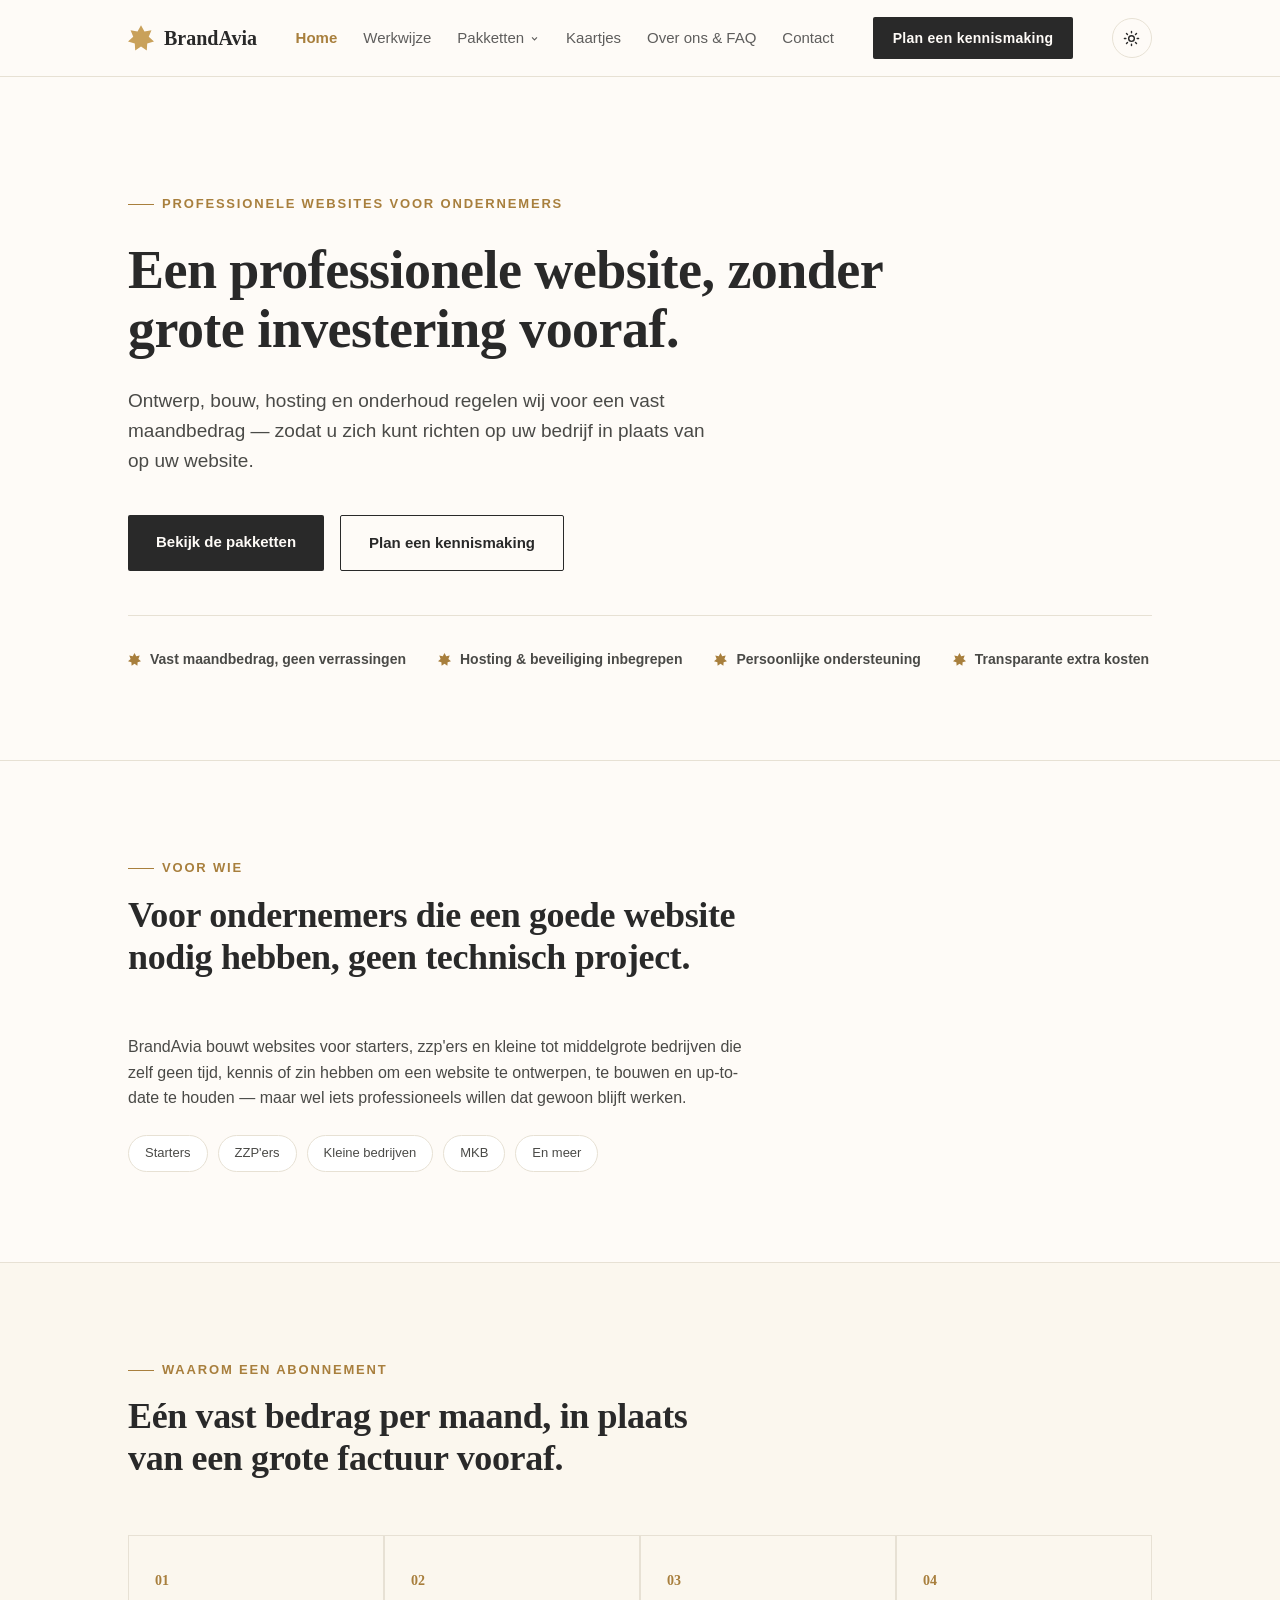
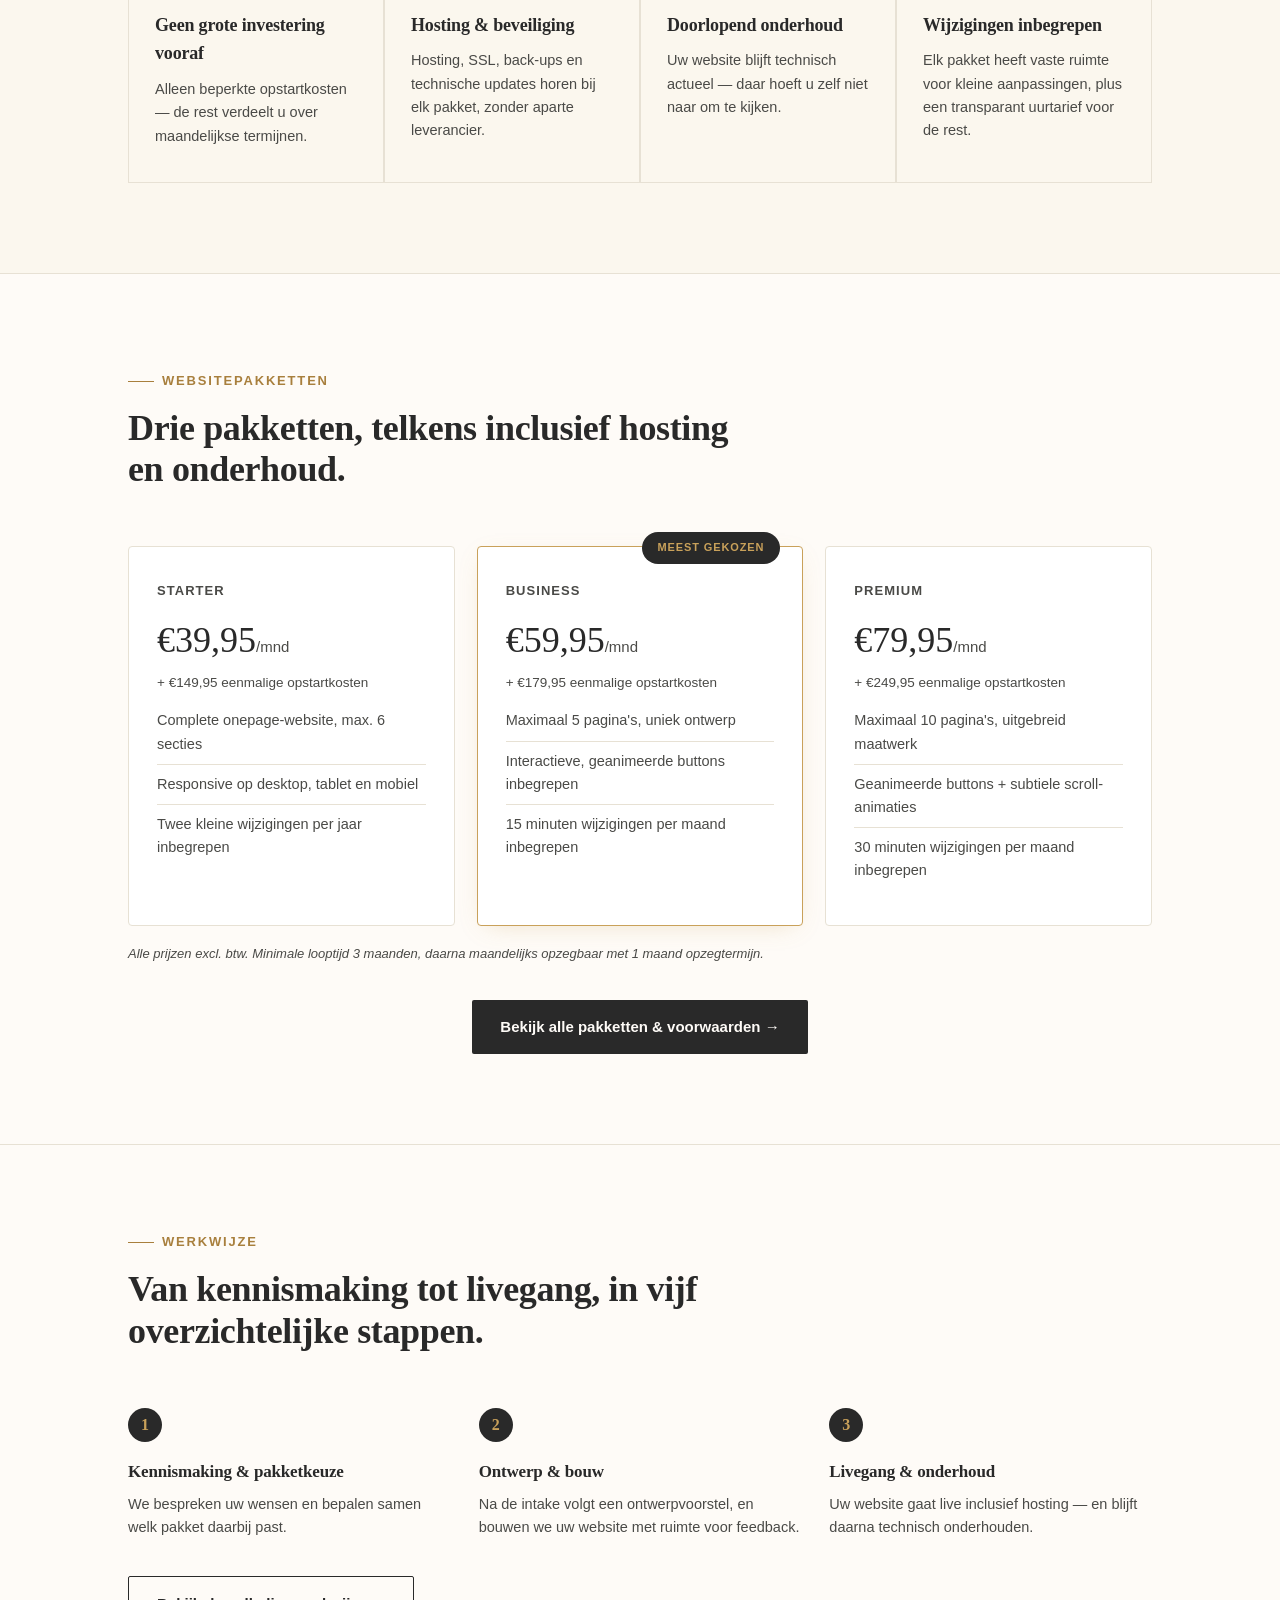
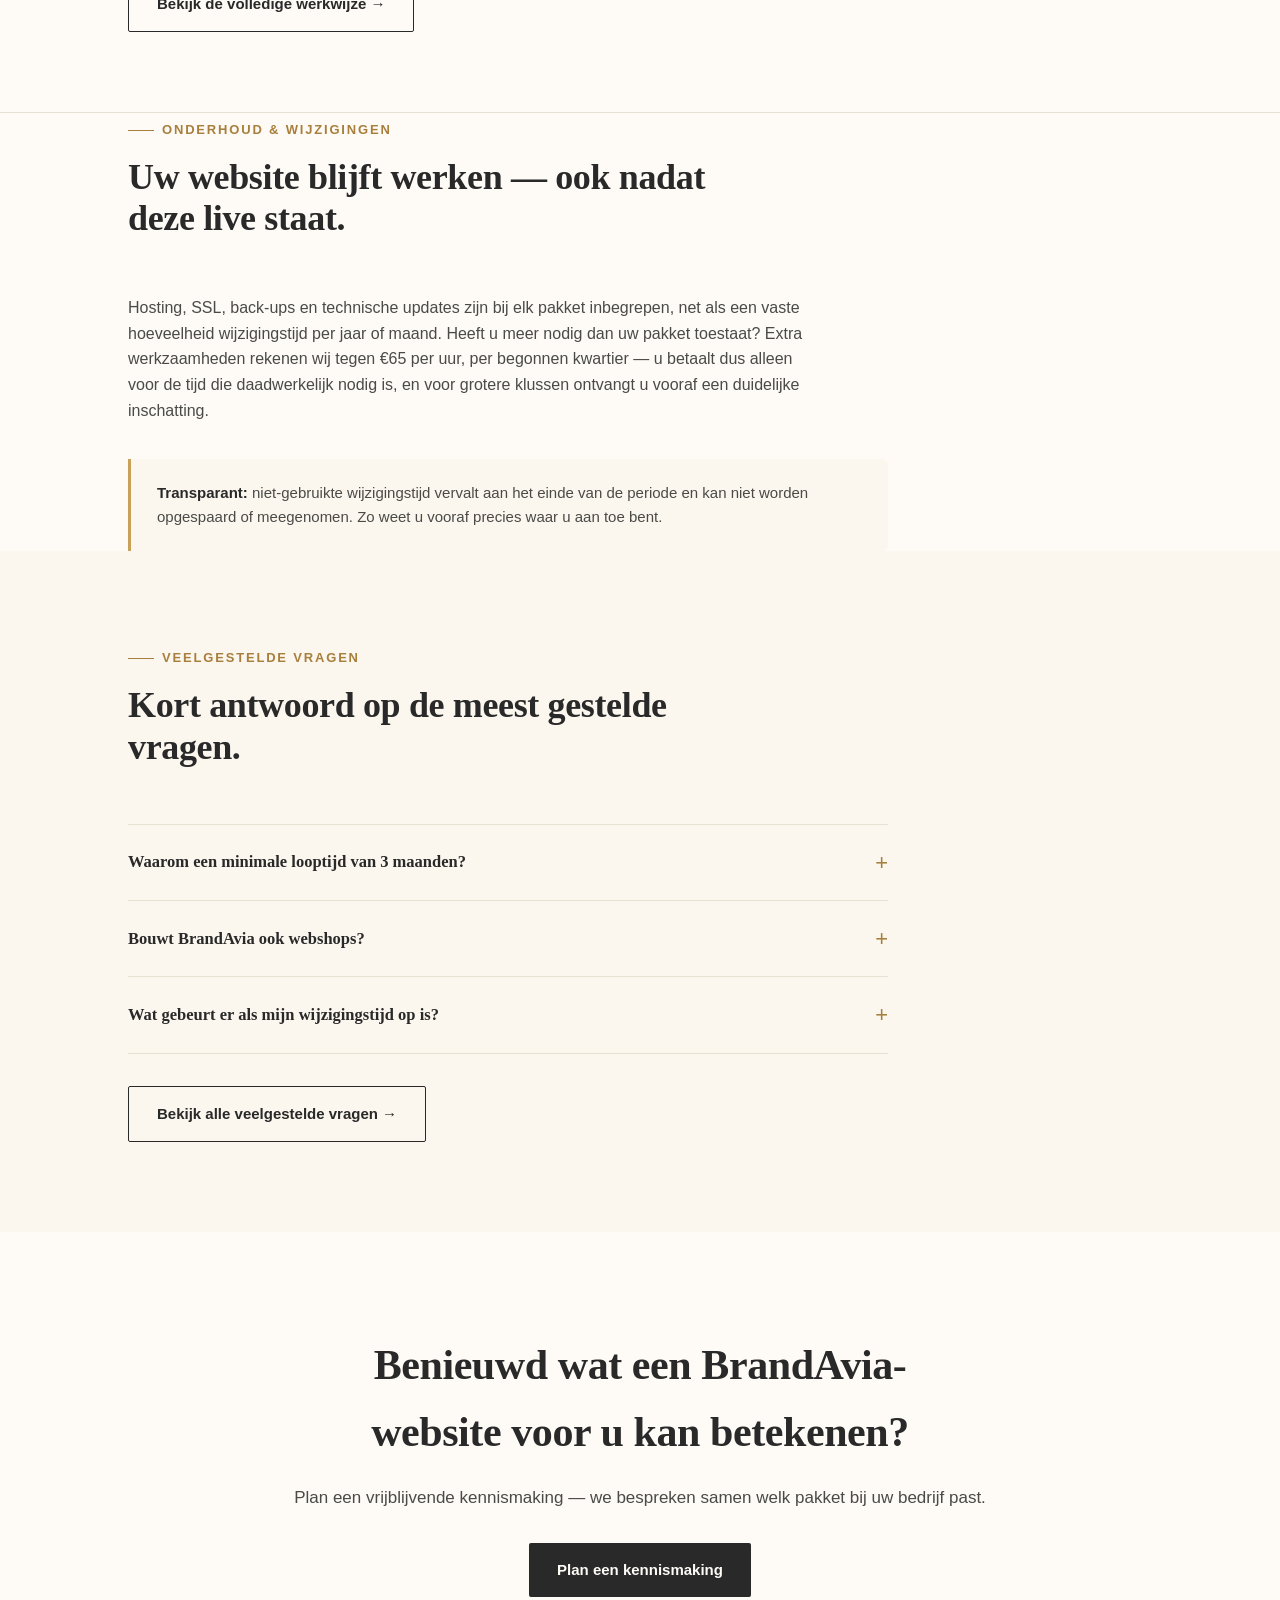
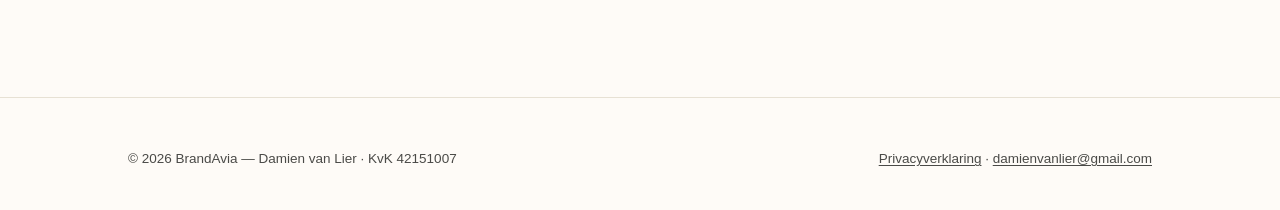
==== index.html @ 5c1de522 "Initial deploy: BrandAvia website (websitepakketten, advertenties, reviews) Statische HTML/CSS-site " ====
<!DOCTYPE html>
<html lang="nl">
<head>
<meta charset="UTF-8">
<script>(function(){try{var t=localStorage.getItem('brandavia-theme');if(t)document.documentElement.setAttribute('data-theme',t);}catch(e){}})();</script>
<meta name="viewport" content="width=device-width, initial-scale=1.0">
<meta name="theme-color" content="#292929">
<title>BrandAvia — Professionele websites via een vast maandabonnement</title>
<meta name="description" content="BrandAvia ontwerpt, bouwt en onderhoudt uw professionele website voor een vast maandbedrag — inclusief hosting, beveiliging en doorlopende ondersteuning. Drie pakketten, geen verrassingen.">
<meta name="robots" content="index, follow">
<!-- TODO (Damien): vervang door het definitieve .nl-domein zodra dat live staat -->
<link rel="canonical" href="https://damienvanlier-bit.github.io/Brandavia/">

<meta property="og:type" content="website">
<meta property="og:site_name" content="BrandAvia">
<meta property="og:title" content="BrandAvia — Professionele websites via een vast maandabonnement">
<meta property="og:description" content="Ontwerp, bouw, hosting en onderhoud voor een vast maandbedrag. Drie websitepakketten, transparante voorwaarden.">
<meta property="og:url" content="https://damienvanlier-bit.github.io/Brandavia/">
<meta property="og:locale" content="nl_NL">
<meta property="og:image" content="https://damienvanlier-bit.github.io/Brandavia/og-image.png">
<!-- TODO (Damien): og-image.png bestaat nog niet — voeg een 1200×630 afbeelding met logo + tagline toe aan de root van de website-repo -->

<link rel="icon" href="data:image/svg+xml,%3Csvg xmlns='http://www.w3.org/2000/svg' viewBox='0 0 54 53'%3E%3Crect width='54' height='53' rx='10' fill='%23292929'/%3E%3Cpath d='M27,7L32.9,17.8L45.2,15.8L40.6,26.9L50,35.4L38.5,39L37.7,51.3L27,44.2L16.3,51.3L15.5,39L4,35.4L13.4,26.9L8.8,15.8L21.1,17.8Z' fill='%23C9A15A'/%3E%3C/svg%3E">
<link rel="stylesheet" href="style.css">

<script type="application/ld+json">
{
  "@context": "https://schema.org",
  "@type": "ProfessionalService",
  "name": "BrandAvia",
  "description": "Professionele websites voor starters, zzp'ers en kleine tot middelgrote bedrijven, via een vast maandabonnement inclusief hosting, onderhoud en ondersteuning.",
  "areaServed": "Goeree-Overflakkee",
  "founder": { "@type": "Person", "name": "Damien van Lier" },
  "email": "damienvanlier@gmail.com",
  "identifier": { "@type": "PropertyValue", "name": "KvK-nummer", "value": "42151007" }
}
</script>
</head>
<body>

<a class="skip-link" href="#main-content">Ga naar inhoud</a>

<nav>
  <div class="wrap">
    <a class="logo" href="index.html">
      <svg viewBox="0 0 54 53" fill="#C9A15A" aria-hidden="true"><path d="M27,0L34.2,12.8L48.7,10.4L43.1,24L54,33.9L39.9,38L39,52.6L27,44.2L15,52.6L14.1,38L0,33.9L10.9,24L5.3,10.4L19.8,12.8Z"/></svg>
      BrandAvia
    </a>
    <ul id="navLinks">
      <li><a href="index.html" aria-current="page">Home</a></li>
      <li><a href="werkwijze.html">Werkwijze</a></li>
      <li class="nav-dropdown">
        <button class="nav-dropdown-toggle" type="button" aria-expanded="false" aria-haspopup="true">
          Pakketten
          <svg class="chev" viewBox="0 0 20 20" fill="none" stroke="currentColor" stroke-width="2" aria-hidden="true"><path d="M5.5 8l4.5 4.5L14.5 8"/></svg>
        </button>
        <ul class="nav-submenu">
          <li><a href="pakketten.html">Website</a></li>
          <li><a href="advertenties.html">Advertenties</a></li>
          <li><a href="reviews.html">Reviews</a></li>
        </ul>
      </li>
      <li><a href="kaartjes.html">Kaartjes</a></li>
      <li><a href="over-ons.html">Over ons &amp; FAQ</a></li>
      <li><a href="contact.html">Contact</a></li>
    </ul>
    <a class="nav-cta" href="contact.html">Plan een kennismaking</a>
    <div class="nav-icons">
      <button class="theme-toggle" id="themeToggle" type="button" aria-label="Donker thema in-/uitschakelen">
        <svg class="icon-sun" viewBox="0 0 24 24" fill="none" stroke="currentColor" stroke-width="2" stroke-linecap="round" aria-hidden="true"><circle cx="12" cy="12" r="4"/><path d="M12 2v2M12 20v2M4.93 4.93l1.41 1.41M17.66 17.66l1.41 1.41M2 12h2M20 12h2M4.93 19.07l1.41-1.41M17.66 6.34l1.41-1.41"/></svg>
        <svg class="icon-moon" viewBox="0 0 24 24" fill="currentColor" aria-hidden="true"><path d="M20.354 15.354A9 9 0 018.646 3.646 9.003 9.003 0 1020.354 15.354z"/></svg>
      </button>
      <button class="nav-toggle" id="navToggle" aria-expanded="false" aria-controls="navLinks" aria-label="Menu openen">
        <span></span>
      </button>
    </div>
  </div>
</nav>

<header class="hero" id="main-content">
  <div class="wrap">
    <span class="eyebrow">Professionele websites voor ondernemers</span>
    <h1 class="display">Een professionele website, zonder grote investering vooraf.</h1>
    <p class="lede">Ontwerp, bouw, hosting en onderhoud regelen wij voor een vast maandbedrag — zodat u zich kunt richten op uw bedrijf in plaats van op uw website.</p>
    <div class="hero-actions">
      <a class="btn-primary" href="pakketten.html">Bekijk de pakketten</a>
      <a class="btn-ghost" href="contact.html">Plan een kennismaking</a>
    </div>
    <div class="trust-bar">
      <div class="trust-item"><svg viewBox="0 0 54 53" aria-hidden="true"><path d="M27,0L34.2,12.8L48.7,10.4L43.1,24L54,33.9L39.9,38L39,52.6L27,44.2L15,52.6L14.1,38L0,33.9L10.9,24L5.3,10.4L19.8,12.8Z"/></svg> Vast maandbedrag, geen verrassingen</div>
      <div class="trust-item"><svg viewBox="0 0 54 53" aria-hidden="true"><path d="M27,0L34.2,12.8L48.7,10.4L43.1,24L54,33.9L39.9,38L39,52.6L27,44.2L15,52.6L14.1,38L0,33.9L10.9,24L5.3,10.4L19.8,12.8Z"/></svg> Hosting &amp; beveiliging inbegrepen</div>
      <div class="trust-item"><svg viewBox="0 0 54 53" aria-hidden="true"><path d="M27,0L34.2,12.8L48.7,10.4L43.1,24L54,33.9L39.9,38L39,52.6L27,44.2L15,52.6L14.1,38L0,33.9L10.9,24L5.3,10.4L19.8,12.8Z"/></svg> Persoonlijke ondersteuning</div>
      <div class="trust-item"><svg viewBox="0 0 54 53" aria-hidden="true"><path d="M27,0L34.2,12.8L48.7,10.4L43.1,24L54,33.9L39.9,38L39,52.6L27,44.2L15,52.6L14.1,38L0,33.9L10.9,24L5.3,10.4L19.8,12.8Z"/></svg> Transparante extra kosten</div>
    </div>
  </div>
</header>

<section class="contrast">
  <div class="wrap">
    <div class="section-head">
      <span class="eyebrow">Voor wie</span>
      <h2>Voor ondernemers die een goede website nodig hebben, geen technisch project.</h2>
    </div>
    <p style="font-size:16px; color:var(--charcoal-soft); max-width:640px; margin-bottom:24px;">BrandAvia bouwt websites voor starters, zzp'ers en kleine tot middelgrote bedrijven die zelf geen tijd, kennis of zin hebben om een website te ontwerpen, te bouwen en up-to-date te houden — maar wel iets professioneels willen dat gewoon blijft werken.</p>
    <div class="sector-row">
      <span class="sector-pill">Starters</span>
      <span class="sector-pill">ZZP'ers</span>
      <span class="sector-pill">Kleine bedrijven</span>
      <span class="sector-pill">MKB</span>
      <span class="sector-pill">En meer</span>
    </div>
  </div>
</section>

<section class="services">
  <div class="wrap">
    <div class="section-head">
      <span class="eyebrow">Waarom een abonnement</span>
      <h2>Eén vast bedrag per maand, in plaats van een grote factuur vooraf.</h2>
    </div>
  </div>
  <div class="wrap">
    <div class="grid4">
      <div><span class="num">01</span><h3>Geen grote investering vooraf</h3><p>Alleen beperkte opstartkosten — de rest verdeelt u over maandelijkse termijnen.</p></div>
      <div><span class="num">02</span><h3>Hosting &amp; beveiliging</h3><p>Hosting, SSL, back-ups en technische updates horen bij elk pakket, zonder aparte leverancier.</p></div>
      <div><span class="num">03</span><h3>Doorlopend onderhoud</h3><p>Uw website blijft technisch actueel — daar hoeft u zelf niet naar om te kijken.</p></div>
      <div><span class="num">04</span><h3>Wijzigingen inbegrepen</h3><p>Elk pakket heeft vaste ruimte voor kleine aanpassingen, plus een transparant uurtarief voor de rest.</p></div>
    </div>
  </div>
</section>

<section class="pricing">
  <div class="wrap">
    <div class="section-head">
      <span class="eyebrow">Websitepakketten</span>
      <h2>Drie pakketten, telkens inclusief hosting en onderhoud.</h2>
    </div>
    <div class="plans">
      <div class="plan">
        <div class="name">Starter</div>
        <div class="price">€39,95<span>/mnd</span></div>
        <div class="setup">+ €149,95 eenmalige opstartkosten</div>
        <ul>
          <li>Complete onepage-website, max. 6 secties</li>
          <li>Responsive op desktop, tablet en mobiel</li>
          <li>Twee kleine wijzigingen per jaar inbegrepen</li>
        </ul>
      </div>
      <div class="plan featured">
        <span class="badge">Meest gekozen</span>
        <div class="name">Business</div>
        <div class="price">€59,95<span>/mnd</span></div>
        <div class="setup">+ €179,95 eenmalige opstartkosten</div>
        <ul>
          <li>Maximaal 5 pagina's, uniek ontwerp</li>
          <li>Interactieve, geanimeerde buttons inbegrepen</li>
          <li>15 minuten wijzigingen per maand inbegrepen</li>
        </ul>
      </div>
      <div class="plan">
        <div class="name">Premium</div>
        <div class="price">€79,95<span>/mnd</span></div>
        <div class="setup">+ €249,95 eenmalige opstartkosten</div>
        <ul>
          <li>Maximaal 10 pagina's, uitgebreid maatwerk</li>
          <li>Geanimeerde buttons + subtiele scroll-animaties</li>
          <li>30 minuten wijzigingen per maand inbegrepen</li>
        </ul>
      </div>
    </div>
    <p class="plan-note">Alle prijzen excl. btw. Minimale looptijd 3 maanden, daarna maandelijks opzegbaar met 1 maand opzegtermijn.</p>
    <div style="text-align:center; margin-top:36px;">
      <a class="btn-primary" href="pakketten.html">Bekijk alle pakketten &amp; voorwaarden →</a>
    </div>
  </div>
</section>

<section class="why">
  <div class="wrap">
    <div class="section-head">
      <span class="eyebrow">Werkwijze</span>
      <h2>Van kennismaking tot livegang, in vijf overzichtelijke stappen.</h2>
    </div>
    <div class="why-grid">
      <div class="why-item">
        <div class="mark">1</div>
        <h3>Kennismaking &amp; pakketkeuze</h3>
        <p>We bespreken uw wensen en bepalen samen welk pakket daarbij past.</p>
      </div>
      <div class="why-item">
        <div class="mark">2</div>
        <h3>Ontwerp &amp; bouw</h3>
        <p>Na de intake volgt een ontwerpvoorstel, en bouwen we uw website met ruimte voor feedback.</p>
      </div>
      <div class="why-item">
        <div class="mark">3</div>
        <h3>Livegang &amp; onderhoud</h3>
        <p>Uw website gaat live inclusief hosting — en blijft daarna technisch onderhouden.</p>
      </div>
    </div>
    <div style="margin-top:36px;">
      <a class="btn-ghost" href="werkwijze.html">Bekijk de volledige werkwijze →</a>
    </div>
  </div>
</section>

<section>
  <div class="wrap">
    <div class="section-head">
      <span class="eyebrow">Onderhoud &amp; wijzigingen</span>
      <h2>Uw website blijft werken — ook nadat deze live staat.</h2>
    </div>
    <p style="font-size:16px; color:var(--charcoal-soft); max-width:680px;">Hosting, SSL, back-ups en technische updates zijn bij elk pakket inbegrepen, net als een vaste hoeveelheid wijzigingstijd per jaar of maand. Heeft u meer nodig dan uw pakket toestaat? Extra werkzaamheden rekenen wij tegen €65 per uur, per begonnen kwartier — u betaalt dus alleen voor de tijd die daadwerkelijk nodig is, en voor grotere klussen ontvangt u vooraf een duidelijke inschatting.</p>
    <p class="transparency-note"><strong>Transparant:</strong> niet-gebruikte wijzigingstijd vervalt aan het einde van de periode en kan niet worden opgespaard of meegenomen. Zo weet u vooraf precies waar u aan toe bent.</p>
  </div>
</section>

<section class="services" style="border-bottom:none;">
  <div class="wrap">
    <div class="section-head">
      <span class="eyebrow">Veelgestelde vragen</span>
      <h2>Kort antwoord op de meest gestelde vragen.</h2>
    </div>
  </div>
  <div class="wrap">
    <div class="faq-list">
      <details class="faq-item">
        <summary>Waarom een minimale looptijd van 3 maanden?</summary>
        <p>Een korte minimale looptijd geeft ons de ruimte om uw website goed op te leveren en eventuele opstartpunten samen glad te strijken, voordat het abonnement maandelijks opzegbaar wordt.</p>
      </details>
      <details class="faq-item">
        <summary>Bouwt BrandAvia ook webshops?</summary>
        <p>Nee. BrandAvia richt zich uitsluitend op professionele bedrijfswebsites — geen webshops of productverkoopfunctionaliteit.</p>
      </details>
      <details class="faq-item">
        <summary>Wat gebeurt er als mijn wijzigingstijd op is?</summary>
        <p>Dan bespreken we dat vooraf met u. Extra werkzaamheden kosten €65 per uur, berekend per vijftien minuten, met een duidelijke inschatting bij grotere klussen.</p>
      </details>
    </div>
    <div style="margin-top:32px;">
      <a class="btn-ghost" href="over-ons.html">Bekijk alle veelgestelde vragen →</a>
    </div>
  </div>
</section>

<section class="cta" id="contact">
  <div class="wrap">
    <h2>Benieuwd wat een BrandAvia-website voor u kan betekenen?</h2>
    <p>Plan een vrijblijvende kennismaking — we bespreken samen welk pakket bij uw bedrijf past.</p>
    <a class="btn-primary" href="contact.html">Plan een kennismaking</a>
  </div>
</section>

<footer>
  <div class="wrap">
    <span>© 2026 BrandAvia — Damien van Lier · KvK 42151007</span>
    <span><a href="privacy.html">Privacyverklaring</a> · <a href="mailto:damienvanlier@gmail.com">damienvanlier@gmail.com</a></span>
  </div>
</footer>

<script>
  (function(){
    var toggle = document.getElementById('navToggle');
    var links = document.getElementById('navLinks');
    if(!toggle || !links) return;
    toggle.addEventListener('click', function(){
      var open = toggle.getAttribute('aria-expanded') === 'true';
      toggle.setAttribute('aria-expanded', String(!open));
      links.classList.toggle('open', !open);
      toggle.setAttribute('aria-label', open ? 'Menu openen' : 'Menu sluiten');
    });
    links.querySelectorAll('a').forEach(function(a){
      a.addEventListener('click', function(){
        toggle.setAttribute('aria-expanded', 'false');
        links.classList.remove('open');
        toggle.setAttribute('aria-label', 'Menu openen');
      });
    });
  })();

  (function(){
    var dropdown = document.querySelector('.nav-dropdown');
    if(!dropdown) return;
    var toggle = dropdown.querySelector('.nav-dropdown-toggle');
    toggle.addEventListener('click', function(e){
      e.stopPropagation();
      var open = dropdown.classList.toggle('open');
      toggle.setAttribute('aria-expanded', String(open));
    });
    document.addEventListener('click', function(e){
      if(!dropdown.contains(e.target)){
        dropdown.classList.remove('open');
        toggle.setAttribute('aria-expanded', 'false');
      }
    });
  })();

  (function(){
    var btn = document.getElementById('themeToggle');
    if(!btn) return;
    var root = document.documentElement;
    function current(){
      var stored = root.getAttribute('data-theme');
      if(stored) return stored;
      return window.matchMedia('(prefers-color-scheme: dark)').matches ? 'dark' : 'light';
    }
    btn.addEventListener('click', function(){
      var next = current() === 'dark' ? 'light' : 'dark';
      root.setAttribute('data-theme', next);
      try{ localStorage.setItem('brandavia-theme', next); }catch(e){}
    });
  })();
</script>
</body>
</html>
---- style.css ----
:root{
  --charcoal:#292929;
  --charcoal-soft:#4a4a47;
  --gold:#C9A15A;
  --gold-deep:#a87f3d;
  --cream:#fefbf7;
  --cream-soft:#fbf7ee;
  --line:#e7e1d4;
  --surface:#ffffff;
  --nav-bg:rgba(254,251,247,0.92);
}
@media(prefers-color-scheme: dark){
  :root:not([data-theme="light"]){
    --charcoal:#f2ede4;
    --charcoal-soft:#c7c0b3;
    --gold:#d9b878;
    --gold-deep:#e8c98a;
    --cream:#1c1a17;
    --cream-soft:#242119;
    --line:#3a362c;
    --surface:#29261f;
    --nav-bg:rgba(28,26,23,0.92);
  }
}
:root[data-theme="dark"]{
  --charcoal:#f2ede4;
  --charcoal-soft:#c7c0b3;
  --gold:#d9b878;
  --gold-deep:#e8c98a;
  --cream:#1c1a17;
  --cream-soft:#242119;
  --line:#3a362c;
  --surface:#29261f;
  --nav-bg:rgba(28,26,23,0.92);
}
*{box-sizing:border-box; margin:0; padding:0;}
html{scroll-behavior:smooth;}
body{
  font-family:-apple-system,BlinkMacSystemFont,"Segoe UI",Roboto,Helvetica,Arial,sans-serif;
  color:var(--charcoal);
  background:var(--cream);
  line-height:1.6;
  transition:background-color .2s ease, color .2s ease;
}
h1,h2,h3{
  font-family:Georgia,"Iowan Old Style","Palatino Linotype",serif;
  font-weight:600;
  letter-spacing:-0.01em;
}
a{color:inherit;}
img,svg{max-width:100%;}
.wrap{max-width:1080px; margin:0 auto; padding:0 28px;}
.visually-hidden{
  position:absolute; width:1px; height:1px; overflow:hidden; clip:rect(0,0,0,0);
  white-space:nowrap; border:0; padding:0; margin:-1px;
}

/* NAV */
nav{
  position:sticky; top:0; z-index:50;
  background:var(--nav-bg);
  backdrop-filter:blur(6px);
  border-bottom:1px solid var(--line);
}
nav .wrap{
  display:flex; align-items:center; justify-content:space-between;
  height:76px;
}
.logo{display:flex; align-items:center; gap:10px; font-family:Georgia,"Iowan Old Style","Palatino Linotype",serif; font-weight:600; font-size:20px; text-decoration:none;}
.logo svg{width:26px; height:26px;}
nav ul{display:flex; gap:26px; list-style:none; font-size:15px; font-weight:500;}
nav ul a{text-decoration:none; opacity:0.75; transition:opacity .2s;}
nav ul a:hover, nav ul a[aria-current="page"]{opacity:1;}
nav ul a[aria-current="page"]{color:var(--gold-deep); font-weight:600;}
.nav-cta{
  background:var(--charcoal); color:var(--cream); padding:10px 20px;
  border-radius:2px; text-decoration:none; font-size:14px; font-weight:600;
  letter-spacing:.02em;
}
.skip-link{
  position:absolute; left:-999px; top:0; background:var(--charcoal); color:var(--cream);
  padding:12px 20px; z-index:100; text-decoration:none; font-weight:600;
}
.skip-link:focus{ left:12px; top:12px; }
a:focus-visible, button:focus-visible, summary:focus-visible, input:focus-visible, textarea:focus-visible, select:focus-visible{
  outline:2px solid var(--gold-deep); outline-offset:3px;
}
.nav-toggle{
  display:none; background:none; border:1px solid var(--line); border-radius:4px;
  width:44px; height:44px; padding:0; cursor:pointer; align-items:center; justify-content:center;
}
.nav-toggle span, .nav-toggle::before, .nav-toggle::after{
  content:""; display:block; width:20px; height:2px; background:var(--charcoal);
  position:relative; transition:transform .2s ease, opacity .2s ease;
}
.nav-toggle::before{ position:absolute; transform:translateY(-6px); }
.nav-toggle::after{ position:absolute; transform:translateY(6px); }
.nav-toggle[aria-expanded="true"] span{ opacity:0; }
.nav-toggle[aria-expanded="true"]::before{ transform:rotate(45deg); }
.nav-toggle[aria-expanded="true"]::after{ transform:rotate(-45deg); }
@media(max-width:1000px){
  .nav-toggle{ display:flex; }
  nav ul{
    display:flex; flex-direction:column; gap:0; position:absolute; top:76px; left:0; right:0;
    background:var(--cream); border-bottom:1px solid var(--line);
    max-height:0; overflow:hidden; transition:max-height .25s ease;
  }
  nav ul.open{ max-height:420px; overflow-y:auto; }
  nav ul li{ margin:0; }
  nav ul a{ display:block; padding:16px 28px; border-top:1px solid var(--line); opacity:1; min-height:44px; }
  .nav-cta{ display:none; }
}
@media(prefers-reduced-motion: reduce){
  html{ scroll-behavior:auto; }
  *{ transition-duration:0.001ms !important; animation-duration:0.001ms !important; }
}

/* HERO (alleen homepage) */
header.hero{padding:110px 0 90px; border-bottom:1px solid var(--line);}
.eyebrow{
  display:inline-flex; align-items:center; gap:8px;
  font-size:13px; letter-spacing:.14em; text-transform:uppercase;
  color:var(--gold-deep); font-weight:600; margin-bottom:26px;
}
.eyebrow::before{content:""; width:26px; height:1px; background:var(--gold-deep);}
h1.display{
  font-size:clamp(32px,5.4vw,54px);
  max-width:800px;
  line-height:1.1;
  margin-bottom:26px;
}
h1.display em{font-style:italic; color:var(--gold-deep);}
.lede{
  max-width:580px; font-size:19px; color:var(--charcoal-soft); margin-bottom:38px;
}
.hero-actions{display:flex; gap:16px; flex-wrap:wrap;}
.btn-primary{
  background:var(--charcoal); color:var(--cream); padding:15px 28px;
  text-decoration:none; font-weight:600; font-size:15px; border-radius:2px;
  display:inline-block; border:none; cursor:pointer; min-height:44px;
}
.btn-ghost{
  border:1px solid var(--charcoal); padding:15px 28px; text-decoration:none;
  font-weight:600; font-size:15px; border-radius:2px; color:var(--charcoal);
  display:inline-block; min-height:44px;
}

/* ANIMATED BUTTON — Business & Premium tonen dit knoptype als voorbeeld van "geanimeerde interactieve buttons" */
.btn-animated{
  position:relative;
  background:var(--charcoal); color:var(--cream); padding:15px 28px;
  text-decoration:none; font-weight:600; font-size:15px; border-radius:2px;
  display:inline-flex; align-items:center; gap:10px; border:none; cursor:pointer; min-height:44px;
  transition:transform .25s ease, box-shadow .25s ease;
}
.btn-animated:hover, .btn-animated:focus-visible{ transform:translateY(-2px); box-shadow:0 12px 26px -12px rgba(41,41,41,.5); }
.btn-animated .arrow{ display:inline-block; transition:transform .25s ease; }
.btn-animated:hover .arrow, .btn-animated:focus-visible .arrow{ transform:translateX(4px); }
.btn-demo-row{ display:flex; gap:36px; flex-wrap:wrap; align-items:flex-start; margin-top:28px; }
.btn-demo{ display:flex; flex-direction:column; gap:12px; align-items:flex-start; }
.btn-demo .label{ font-size:12.5px; font-weight:700; letter-spacing:.05em; text-transform:uppercase; color:var(--charcoal-soft); }

/* PAGE HEADER (subpagina's) */
.page-header{padding:64px 0 46px; border-bottom:1px solid var(--line);}
.page-header h1{font-size:clamp(30px,4.4vw,44px); line-height:1.14; max-width:760px; margin-bottom:16px;}
.page-header .lede{margin-bottom:0;}

/* PILLS (bv. "voor wie") */
.sector-row{display:flex; gap:10px; flex-wrap:wrap; margin-top:8px;}
.sector-pill{
  border:1px solid var(--line); background:var(--surface); color:var(--charcoal-soft);
  font-size:13px; font-weight:500; padding:7px 16px; border-radius:20px;
}

/* CONTRAST (zonder / met BrandAvia) */
section.contrast{padding:90px 0; border-bottom:1px solid var(--line);}
.section-head{max-width:620px; margin-bottom:56px;}
.section-head .eyebrow{margin-bottom:16px;}
.section-head h2{font-size:clamp(26px,3.4vw,36px); line-height:1.15;}
.pair{display:grid; grid-template-columns:1fr 1fr; gap:28px;}
@media(max-width:760px){ .pair{grid-template-columns:1fr;} }
.card{
  border:1px solid var(--line); border-radius:4px; padding:32px; background:var(--surface);
}
.card.bad{border-top:3px solid #b9b2a0;}
.card.good{border-top:3px solid var(--gold);}
.card .tag{font-size:12px; letter-spacing:.1em; text-transform:uppercase; font-weight:700; opacity:.55; margin-bottom:14px; display:block;}
.card .tag.good{color:var(--gold-deep); opacity:1;}
.card p{font-size:15px; color:var(--charcoal-soft);}
.card ul{list-style:none; margin-top:4px;}
.card li{font-size:14.5px; color:var(--charcoal-soft); padding:6px 0;}

/* SERVICES / VOORDELEN GRID */
section.services{padding:90px 0; border-bottom:1px solid var(--line); background:var(--cream-soft);}
.grid4{display:grid; grid-template-columns:repeat(4,1fr); gap:2px; background:var(--line); border:1px solid var(--line);}
@media(max-width:900px){ .grid4{grid-template-columns:repeat(2,1fr);} }
@media(max-width:520px){ .grid4{grid-template-columns:1fr;} }
.grid4 > div{background:var(--cream-soft); padding:34px 26px;}
.grid4 h3{font-size:18px; margin-bottom:10px; font-weight:600;}
.grid4 p{font-size:14.5px; color:var(--charcoal-soft);}
.num{font-family:Georgia,"Iowan Old Style","Palatino Linotype",serif; font-size:14px; color:var(--gold-deep); font-weight:600; margin-bottom:18px; display:block;}

/* PRICING */
section.pricing{padding:90px 0; border-bottom:1px solid var(--line);}
.plans{display:grid; grid-template-columns:repeat(3,1fr); gap:22px;}
@media(max-width:820px){ .plans{grid-template-columns:1fr; max-width:460px; margin:0 auto;} }
.plan{position:relative; border:1px solid var(--line); border-radius:4px; padding:34px 28px; background:var(--surface);}
.plan.featured{border-color:var(--gold); box-shadow:0 6px 24px -10px rgba(201,161,90,.35);}
@media(max-width:820px){ .plan.featured{ order:-1; } }
.badge{
  position:absolute; top:-15px; right:22px;
  background:var(--charcoal); color:var(--gold);
  font-size:11px; font-weight:700; letter-spacing:.08em; text-transform:uppercase;
  padding:7px 16px; border-radius:20px;
  white-space:nowrap;
}
.plan .name{font-size:13px; letter-spacing:.08em; text-transform:uppercase; font-weight:700; color:var(--charcoal-soft); margin-bottom:10px;}
.plan .price{font-family:Georgia,"Iowan Old Style","Palatino Linotype",serif; font-size:36px; margin-bottom:2px;}
.plan .price span{font-size:15px; font-family:-apple-system,BlinkMacSystemFont,"Segoe UI",Roboto,Helvetica,Arial,sans-serif; font-weight:500; color:var(--charcoal-soft);}
.plan .setup{font-size:13.5px; color:var(--charcoal-soft); margin-bottom:4px;}
.plan .term{font-size:12.5px; color:var(--charcoal-soft); font-style:italic; margin-bottom:18px;}
.plan ul{list-style:none; margin-top:8px;}
.plan li{font-size:14.5px; padding:8px 0; border-top:1px solid var(--line); color:var(--charcoal-soft);}
.plan li:first-child{border-top:none;}
.plan li.addon{
  color:var(--gold-deep); font-weight:700; border-top:1px dashed var(--gold);
  margin-top:2px; padding-top:12px;
}
.plan-note{font-size:13px; color:var(--charcoal-soft); font-style:italic; margin-top:18px;}

/* VERGELIJKINGSTABEL */
.compare-wrap{ overflow-x:auto; margin-top:20px; border:1px solid var(--line); border-radius:6px; -webkit-overflow-scrolling:touch; }
.compare-table{ width:100%; border-collapse:collapse; min-width:640px; font-size:14px; }
.compare-table th, .compare-table td{ padding:14px 18px; text-align:left; border-bottom:1px solid var(--line); }
.compare-table thead th{ font-family:Georgia,"Iowan Old Style","Palatino Linotype",serif; font-weight:600; font-size:15px; background:var(--cream-soft); white-space:nowrap; }
.compare-table td:not(:first-child), .compare-table th:not(:first-child){ text-align:center; }
.compare-table tbody tr:last-child td{ border-bottom:none; }
.compare-table td:first-child{ color:var(--charcoal); font-weight:500; }
.compare-table th.featured, .compare-table td.featured{ background:rgba(201,161,90,.1); }
.compare-table .yes{ color:var(--gold-deep); font-weight:700; }
.compare-table .no{ color:var(--charcoal-soft); opacity:.45; }

/* TABEL EXTRA AANPASSINGEN */
.addon-wrap{ overflow-x:auto; margin-top:24px; border:1px solid var(--line); border-radius:6px; -webkit-overflow-scrolling:touch; }
.addon-table{ width:100%; border-collapse:collapse; min-width:520px; font-size:14.5px; }
.addon-table th, .addon-table td{ padding:14px 18px; text-align:left; border-bottom:1px solid var(--line); }
.addon-table thead th{ font-family:Georgia,"Iowan Old Style","Palatino Linotype",serif; font-weight:600; background:var(--cream-soft); }
.addon-table td:last-child, .addon-table th:last-child{ text-align:right; white-space:nowrap; font-weight:600; color:var(--charcoal); }
.addon-table tbody tr:last-child td{ border-bottom:none; }
.addon-note{font-size:13.5px; color:var(--charcoal-soft); margin-top:18px; max-width:680px;}

/* VOORWAARDEN */
.terms-list{ margin-top:20px; max-width:720px; }
.terms-list li{ font-size:15px; color:var(--charcoal-soft); padding:10px 0 10px 24px; position:relative; border-top:1px solid var(--line); }
.terms-list li:first-child{ border-top:none; }
.terms-list li::before{ content:"—"; position:absolute; left:0; color:var(--gold-deep); }

/* STAPPEN — verticale tijdlijn (werkwijze) */
.steps-vertical{ display:flex; flex-direction:column; margin-top:10px; }
.step-v{ display:grid; grid-template-columns:56px 1fr; gap:24px; padding:26px 0; position:relative; }
.step-v:not(:last-child)::after{ content:""; position:absolute; left:27px; top:66px; bottom:-14px; width:1px; background:var(--line); }
.step-v .mark{
  width:54px; height:54px; border-radius:50%; background:var(--charcoal);
  color:var(--gold); display:flex; align-items:center; justify-content:center;
  font-family:Georgia,serif; font-size:19px; font-weight:600; flex-shrink:0;
}
.step-v h3{ font-size:19px; margin-bottom:8px; }
.step-v p{ font-size:15px; color:var(--charcoal-soft); max-width:600px; }

/* WHY / VOORDELEN (3-koloms) */
section.why{padding:80px 0; border-bottom:1px solid var(--line);}
.why-grid{display:grid; grid-template-columns:repeat(3,1fr); gap:28px; margin-top:10px;}
@media(max-width:820px){ .why-grid{grid-template-columns:1fr;} }
.why-item .mark{
  width:34px; height:34px; border-radius:50%; background:var(--charcoal);
  color:var(--gold); display:flex; align-items:center; justify-content:center;
  font-family:Georgia,serif; font-size:16px; font-weight:600; margin-bottom:16px;
}
.why-item h3{font-size:17px; margin-bottom:8px; font-weight:600;}
.why-item p{font-size:14.5px; color:var(--charcoal-soft);}

/* CTA */
section.cta{padding:100px 0; text-align:center; border-bottom:none;}
section.cta h2{font-size:clamp(28px,4vw,42px); max-width:640px; margin:0 auto 18px;}
section.cta p{color:var(--charcoal-soft); font-size:17px; margin-bottom:32px;}

footer{border-top:1px solid var(--line); padding:50px 0 40px; font-size:13.5px; color:var(--charcoal-soft);}
footer .wrap{display:flex; justify-content:space-between; flex-wrap:wrap; gap:20px;}
footer a{text-decoration:underline; text-underline-offset:2px;}

/* PRIVACY / LEGAL */
.legal h2{font-size:30px; margin-bottom:8px;}
.legal .updated{font-size:13px; color:var(--charcoal-soft); margin-bottom:44px;}
.legal h3{font-size:18px; margin:34px 0 10px; font-weight:600;}
.legal p, .legal li{font-size:15px; color:var(--charcoal-soft); max-width:720px;}
.legal ul{padding-left:20px; margin-bottom:10px;}
.legal li{margin-bottom:6px;}

/* REDIRECT-PAGINA (oude URL's) */
.redirect-box{ max-width:560px; margin:0 auto; text-align:center; padding:120px 0; }
.redirect-box h1{ font-size:26px; margin-bottom:14px; }
.redirect-box p{ font-size:15.5px; color:var(--charcoal-soft); margin-bottom:24px; }

/* THEME TOGGLE & NAV ICONS */
.nav-icons{ display:flex; align-items:center; gap:10px; }
.theme-toggle{
  display:inline-flex; align-items:center; justify-content:center; flex-shrink:0;
  width:40px; height:40px; border:1px solid var(--line); border-radius:50%;
  background:none; cursor:pointer; color:var(--charcoal);
}
.theme-toggle:hover{ border-color:var(--gold-deep); color:var(--gold-deep); }
.theme-toggle svg{ width:17px; height:17px; }
.theme-toggle .icon-moon{ display:none; }
:root[data-theme="dark"] .theme-toggle .icon-sun{ display:none; }
:root[data-theme="dark"] .theme-toggle .icon-moon{ display:block; }
@media(prefers-color-scheme: dark){
  :root:not([data-theme="light"]) .theme-toggle .icon-sun{ display:none; }
  :root:not([data-theme="light"]) .theme-toggle .icon-moon{ display:block; }
}

/* TRUST BAR — sterrenbarst-motief als markering, geen extra icoonset */
.trust-bar{
  display:flex; flex-wrap:wrap; gap:14px 32px; margin-top:44px; padding-top:32px;
  border-top:1px solid var(--line);
}
.trust-item{ display:flex; align-items:center; gap:9px; font-size:14px; font-weight:600; color:var(--charcoal-soft); }
.trust-item svg{ width:13px; height:13px; flex-shrink:0; fill:var(--gold-deep); }

/* TRANSPARANTIE-NOTE (bv. over prijzen/voorwaarden) */
.transparency-note{
  margin-top:36px; padding:22px 26px; border-left:3px solid var(--gold);
  background:var(--cream-soft); border-radius:0 6px 6px 0; font-size:15px; color:var(--charcoal-soft);
  max-width:760px;
}
.transparency-note strong{ color:var(--charcoal); }

/* OVER ONS */
.founder-note{ max-width:680px; font-size:16px; color:var(--charcoal-soft); }
.founder-note strong{ color:var(--charcoal); font-weight:600; }

/* FAQ */
.faq-list{ max-width:760px; margin-top:10px; }
.faq-item{ border-top:1px solid var(--line); padding:20px 0; }
.faq-item:last-child{ border-bottom:1px solid var(--line); }
.faq-item summary{
  font-family:Georgia,"Iowan Old Style","Palatino Linotype",serif; font-weight:600; font-size:16.5px;
  cursor:pointer; list-style:none; display:flex; justify-content:space-between; align-items:center; gap:16px;
}
.faq-item summary::-webkit-details-marker{ display:none; }
.faq-item summary::after{
  content:"+"; font-family:-apple-system,sans-serif; font-weight:400; font-size:22px; color:var(--gold-deep);
  flex-shrink:0; transition:transform .2s ease;
}
.faq-item[open] summary::after{ transform:rotate(45deg); }
.faq-item p{ font-size:15px; color:var(--charcoal-soft); margin-top:14px; max-width:680px; }

/* CONTACTFORMULIER */
.contact-layout{ display:grid; grid-template-columns:1.3fr 1fr; gap:56px; align-items:start; }
@media(max-width:820px){ .contact-layout{ grid-template-columns:1fr; gap:44px; } }
.contact-form{ display:grid; gap:20px; }
.form-row{ display:grid; grid-template-columns:1fr 1fr; gap:20px; }
@media(max-width:600px){ .form-row{ grid-template-columns:1fr; } }
.field{ display:flex; flex-direction:column; gap:8px; }
.field label{ font-size:12.5px; font-weight:700; letter-spacing:.04em; text-transform:uppercase; color:var(--charcoal-soft); }
.field label .opt{ text-transform:none; font-weight:500; letter-spacing:0; }
.field input, .field select, .field textarea{
  font-family:inherit; font-size:15px; color:var(--charcoal); background:var(--surface);
  border:1px solid var(--charcoal); border-radius:4px; padding:12px 14px; min-height:44px;
}
.field textarea{ resize:vertical; min-height:130px; }
.field select{
  appearance:none;
  background-image:url("data:image/svg+xml,%3Csvg xmlns='http://www.w3.org/2000/svg' viewBox='0 0 20 20' fill='%23292929'%3E%3Cpath d='M5.5 8l4.5 4.5L14.5 8z'/%3E%3C/svg%3E");
  background-repeat:no-repeat; background-position:right 14px center; background-size:14px;
}
@media(prefers-color-scheme: dark){
  :root:not([data-theme="light"]) .field select{
    background-image:url("data:image/svg+xml,%3Csvg xmlns='http://www.w3.org/2000/svg' viewBox='0 0 20 20' fill='%23f2ede4'%3E%3Cpath d='M5.5 8l4.5 4.5L14.5 8z'/%3E%3C/svg%3E");
  }
}
:root[data-theme="dark"] .field select{
  background-image:url("data:image/svg+xml,%3Csvg xmlns='http://www.w3.org/2000/svg' viewBox='0 0 20 20' fill='%23f2ede4'%3E%3Cpath d='M5.5 8l4.5 4.5L14.5 8z'/%3E%3C/svg%3E");
}
.field-check{ display:flex; align-items:flex-start; gap:10px; font-size:14px; color:var(--charcoal-soft); }
.field-check input{ margin-top:3px; width:18px; height:18px; flex-shrink:0; accent-color:var(--gold-deep); }
.field-error{ font-size:12.5px; color:#b95252; display:none; }
.field.invalid input, .field.invalid select, .field.invalid textarea{ border-color:#b95252; }
.field.invalid .field-error{ display:block; }
.form-message{
  padding:14px 18px; border-radius:4px; font-size:14.5px; display:none; border:1px solid var(--line);
}
.form-message.show{ display:block; }
.form-message.success{ background:rgba(201,161,90,.12); border-color:var(--gold); }
.form-message.error{ background:rgba(185,82,82,.1); border-color:#b95252; }
.contact-info{ font-size:15px; color:var(--charcoal-soft); }
.contact-info h3{ font-size:17px; color:var(--charcoal); margin-bottom:10px; }
.contact-info p{ margin-bottom:22px; }
.contact-info a{ color:var(--gold-deep); text-decoration:underline; text-underline-offset:2px; }

/* CONTACTPAGINA — verzorgde kaartlayout */
.contact-card{
  background:var(--surface); border:1px solid var(--line); border-radius:8px;
  padding:40px; box-shadow:0 18px 40px -24px rgba(41,41,41,.25);
}
@media(max-width:600px){ .contact-card{ padding:26px; } }
.contact-side{ display:flex; flex-direction:column; gap:36px; }
.next-steps{ list-style:none; counter-reset:step; }
.next-steps li{
  counter-increment:step; position:relative; padding:0 0 22px 40px; font-size:14.5px; color:var(--charcoal-soft);
}
.next-steps li:last-child{ padding-bottom:0; }
.next-steps li::before{
  content:counter(step); position:absolute; left:0; top:-2px;
  width:26px; height:26px; border-radius:50%; background:var(--charcoal); color:var(--gold);
  font-family:Georgia,serif; font-size:12.5px; font-weight:600; display:flex; align-items:center; justify-content:center;
}
.next-steps li:not(:last-child)::after{
  content:""; position:absolute; left:13px; top:26px; bottom:0; width:1px; background:var(--line);
}
.next-steps strong{ display:block; color:var(--charcoal); font-size:15px; margin-bottom:2px; }

/* NAV DROPDOWN "Pakketten" — submenu-items staan altijd onder elkaar */
.nav-dropdown{ position:relative; }
.nav-dropdown-toggle{
  display:inline-flex; align-items:center; gap:5px; background:none; border:none;
  font:inherit; font-size:15px; font-weight:500; color:inherit; cursor:pointer;
  padding:0; opacity:0.75; transition:opacity .2s;
}
.nav-dropdown-toggle:hover, .nav-dropdown-toggle[aria-expanded="true"]{ opacity:1; }
.nav-dropdown-toggle.active{ opacity:1; color:var(--gold-deep); font-weight:600; }
.nav-dropdown-toggle .chev{ width:11px; height:11px; transition:transform .2s ease; }
.nav-dropdown-toggle[aria-expanded="true"] .chev{ transform:rotate(180deg); }
.nav-submenu{
  display:block; list-style:none; position:absolute; top:calc(100% + 16px); left:50%;
  transform:translateX(-50%) translateY(4px); min-width:190px;
  background:var(--surface); border:1px solid var(--line); border-radius:6px; padding:8px;
  box-shadow:0 16px 32px -14px rgba(41,41,41,0.28);
  opacity:0; visibility:hidden; transition:opacity .18s ease, transform .18s ease, visibility .18s;
  z-index:60;
}
.nav-dropdown:hover .nav-submenu,
.nav-dropdown:focus-within .nav-submenu,
.nav-dropdown.open .nav-submenu{
  opacity:1; visibility:visible; transform:translateX(-50%) translateY(0);
}
.nav-submenu li{ margin:0; }
.nav-submenu a{
  display:block; padding:10px 14px; font-size:14.5px; font-weight:500;
  text-decoration:none; border-radius:4px; color:var(--charcoal); opacity:0.8;
}
.nav-submenu a:hover{ opacity:1; background:var(--cream-soft); }
.nav-submenu a[aria-current="page"]{ opacity:1; color:var(--gold-deep); font-weight:600; }
@media(max-width:1000px){
  .nav-dropdown-toggle{
    display:flex; width:100%; justify-content:space-between; padding:16px 28px;
    border-top:1px solid var(--line); opacity:1;
  }
  .nav-submenu{
    position:static; transform:none; opacity:1; visibility:visible; box-shadow:none;
    border:none; border-radius:0; padding:0; min-width:0; background:var(--cream-soft);
    max-height:0; overflow:hidden; transition:max-height .22s ease;
  }
  .nav-dropdown.open .nav-submenu{ max-height:240px; }
  .nav-submenu a{ padding:13px 28px 13px 40px; }
}

/* UITGELICHT HIGHLIGHT (reviewpakketten) */
.uitgelicht-panel{
  margin-top:46px; background:var(--cream-soft); border:1px solid var(--line); border-radius:8px;
  padding:40px; display:grid; grid-template-columns:1.05fr 0.95fr; gap:36px; align-items:center;
}
@media(max-width:820px){ .uitgelicht-panel{ grid-template-columns:1fr; padding:28px; } }
.uitgelicht-tag{
  display:inline-block; background:var(--charcoal); color:var(--gold); font-size:11px; font-weight:700;
  letter-spacing:.08em; text-transform:uppercase; padding:6px 14px; border-radius:20px; margin-bottom:16px;
}
.uitgelicht-text h3{ font-size:24px; margin-bottom:14px; line-height:1.2; }
.uitgelicht-text > p{ font-size:15.5px; color:var(--charcoal-soft); margin-bottom:18px; }
.uitgelicht-features{ list-style:none; margin-bottom:20px; }
.uitgelicht-features li{
  font-size:14.5px; color:var(--charcoal-soft); padding:7px 0 7px 24px; position:relative;
}
.uitgelicht-features li::before{
  content:"✓"; position:absolute; left:0; top:7px; color:var(--gold-deep); font-weight:700;
}
.uitgelicht-availability{
  font-size:13.5px; font-weight:600; color:var(--charcoal); border-top:1px solid var(--line); padding-top:16px;
}
.uitgelicht-availability span{ color:var(--gold-deep); }
.uitgelicht-visual{ position:relative; display:flex; flex-direction:column; align-items:center; padding-top:6px; }
.uitgelicht-card{
  background:var(--surface); border-radius:14px; box-shadow:0 18px 36px -16px rgba(41,41,41,0.28);
  transform:rotate(-2.5deg); margin-top:2px;
}
@media(max-width:820px){ .uitgelicht-visual{ align-items:center; } }

/* INTRO MET ILLUSTRATIE (advertenties/reviews) */
.marketing-intro{display:grid; grid-template-columns:1.1fr 0.9fr; gap:40px; align-items:center; margin-bottom:44px;}
@media(max-width:820px){ .marketing-intro{grid-template-columns:1fr;} }
.marketing-intro p{font-size:16px; color:var(--charcoal-soft);}
.marketing-intro p strong{color:var(--charcoal); font-weight:600;}
.format-preview{display:flex; align-items:flex-end; justify-content:center; gap:14px;}

/* COMBO CALCULATOR (reviews + advertenties) */
.combo-section{margin-top:46px; border-top:1px solid var(--line); padding-top:40px;}
.combo-section h3{font-size:22px; margin-bottom:10px;}
.combo-section > p{font-size:15px; color:var(--charcoal-soft); max-width:600px; margin-bottom:26px;}
.calc{
  background:var(--surface); border:1px solid var(--line); border-radius:6px; padding:28px;
  display:grid; grid-template-columns:1fr 1fr auto; gap:20px 24px; align-items:end;
}
@media(max-width:760px){ .calc{ grid-template-columns:1fr; } }
.calc-row label{
  display:block; font-size:12.5px; font-weight:700; letter-spacing:.04em; text-transform:uppercase;
  color:var(--charcoal-soft); margin-bottom:8px;
}
.calc-row select{
  width:100%; font-family:inherit; font-size:15px; color:var(--charcoal);
  padding:12px 14px; border:1px solid var(--charcoal); border-radius:4px; background:var(--surface);
  appearance:none;
  background-image:url("data:image/svg+xml,%3Csvg xmlns='http://www.w3.org/2000/svg' viewBox='0 0 20 20' fill='%23292929'%3E%3Cpath d='M5.5 8l4.5 4.5L14.5 8z'/%3E%3C/svg%3E");
  background-repeat:no-repeat; background-position:right 12px center; background-size:14px;
}
@media(prefers-color-scheme: dark){
  :root:not([data-theme="light"]) .calc-row select{
    background-image:url("data:image/svg+xml,%3Csvg xmlns='http://www.w3.org/2000/svg' viewBox='0 0 20 20' fill='%23f2ede4'%3E%3Cpath d='M5.5 8l4.5 4.5L14.5 8z'/%3E%3C/svg%3E");
  }
}
:root[data-theme="dark"] .calc-row select{
  background-image:url("data:image/svg+xml,%3Csvg xmlns='http://www.w3.org/2000/svg' viewBox='0 0 20 20' fill='%23f2ede4'%3E%3Cpath d='M5.5 8l4.5 4.5L14.5 8z'/%3E%3C/svg%3E");
}
.calc-result{
  text-align:right; border-top:1px solid var(--line); padding-top:18px; grid-column:1/-1;
  display:flex; align-items:baseline; justify-content:flex-end; gap:16px; flex-wrap:wrap;
}
@media(max-width:760px){ .calc-result{ justify-content:space-between; text-align:left; } }
.calc-was{ font-size:13.5px; color:var(--charcoal-soft); text-decoration:line-through; }
.calc-pct{
  background:var(--charcoal); color:var(--gold); font-size:12px; font-weight:700;
  padding:5px 12px; border-radius:14px;
}
.calc-now{ font-family:Georgia,"Iowan Old Style","Palatino Linotype",serif; font-size:28px; color:var(--charcoal); font-weight:600; }
.calc-now span:last-child{ font-family:-apple-system,BlinkMacSystemFont,"Segoe UI",Roboto,Helvetica,Arial,sans-serif; font-size:14px; font-weight:500; color:var(--charcoal-soft); margin-left:4px; }
.combo-note{font-size:13.5px; color:var(--charcoal-soft); margin-top:20px; font-style:italic;}

/* PORTFOLIO — voorbeelden advertenties */
.portfolio-section{ margin-top:50px; border-top:1px solid var(--line); padding-top:44px; }
.portfolio-section h3{ font-size:22px; margin-bottom:10px; }
.portfolio-section > p{ font-size:15px; color:var(--charcoal-soft); max-width:640px; margin-bottom:8px; }
.portfolio-grid{ display:grid; grid-template-columns:1fr 1fr 1fr; gap:22px; margin-top:30px; }
@media(max-width:900px){ .portfolio-grid{ grid-template-columns:1fr 1fr; } }
@media(max-width:620px){ .portfolio-grid{ grid-template-columns:1fr; } }
.portfolio-card{
  background:var(--surface); border:1px solid var(--line); border-radius:8px; overflow:hidden;
}
.portfolio-card img{ width:100%; display:block; aspect-ratio:4/3; object-fit:cover; }
.portfolio-card-body{ padding:20px 22px; }
.portfolio-card .sector-tag{
  font-size:11px; font-weight:700; letter-spacing:.08em; text-transform:uppercase;
  color:var(--gold-deep); margin-bottom:8px; display:block;
}
.portfolio-card h4{ font-size:16px; margin-bottom:8px; }
.portfolio-card p{ font-size:14px; color:var(--charcoal-soft); margin-bottom:12px; }
.portfolio-card .cta-line{ font-size:13px; font-weight:600; color:var(--charcoal); }
.portfolio-card .cta-line span{ color:var(--gold-deep); }

/* REVIEWKAARTJES */
.rk-intro{ max-width:640px; font-size:15.5px; color:var(--charcoal-soft); margin-bottom:40px; }
.rk-grid{ display:grid; grid-template-columns:1fr 1fr; gap:28px; }
@media(max-width:760px){ .rk-grid{ grid-template-columns:1fr; } }
.rk-product{ background:var(--surface); border:1px solid var(--line); border-radius:6px; padding:28px; text-align:center; }
.rk-visual{ display:flex; justify-content:center; margin-bottom:18px; }
.rk-visual img{ border-radius:6px; }
.rk-product h3{ font-size:19px; margin-bottom:8px; }
.rk-product p{ font-size:14px; color:var(--charcoal-soft); max-width:340px; margin:0 auto 16px; }
.rk-price{ font-family:Georgia,"Iowan Old Style","Palatino Linotype",serif; font-size:26px; color:var(--charcoal); font-weight:600; }
.rk-price span{ font-family:-apple-system,BlinkMacSystemFont,"Segoe UI",Roboto,Helvetica,Arial,sans-serif; font-size:13px; font-weight:500; color:var(--charcoal-soft); margin-left:6px; }
.rk-note{ text-align:center; font-size:13.5px; color:var(--charcoal-soft); margin-top:26px; font-style:italic; }
.rk-combi{
  margin-top:26px; background:var(--charcoal); border-radius:6px; padding:26px 28px;
  display:flex; align-items:center; justify-content:space-between; gap:24px; flex-wrap:wrap;
}
.rk-combi-text{ display:flex; align-items:center; gap:20px; flex-wrap:wrap; flex:1; min-width:260px; }
.rk-combi-badge{
  background:var(--gold); color:var(--charcoal); font-size:12px; font-weight:700; letter-spacing:.04em;
  text-transform:uppercase; padding:8px 16px; border-radius:20px; white-space:nowrap; flex-shrink:0;
}
.rk-combi p{ color:var(--cream); font-size:15px; margin:0; }
.rk-combi strong{ color:var(--gold); }
.rk-combi-cta{
  background:var(--gold); color:var(--charcoal); font-weight:700; font-size:14.5px;
  padding:13px 24px; border-radius:4px; text-decoration:none; white-space:nowrap; flex-shrink:0;
}
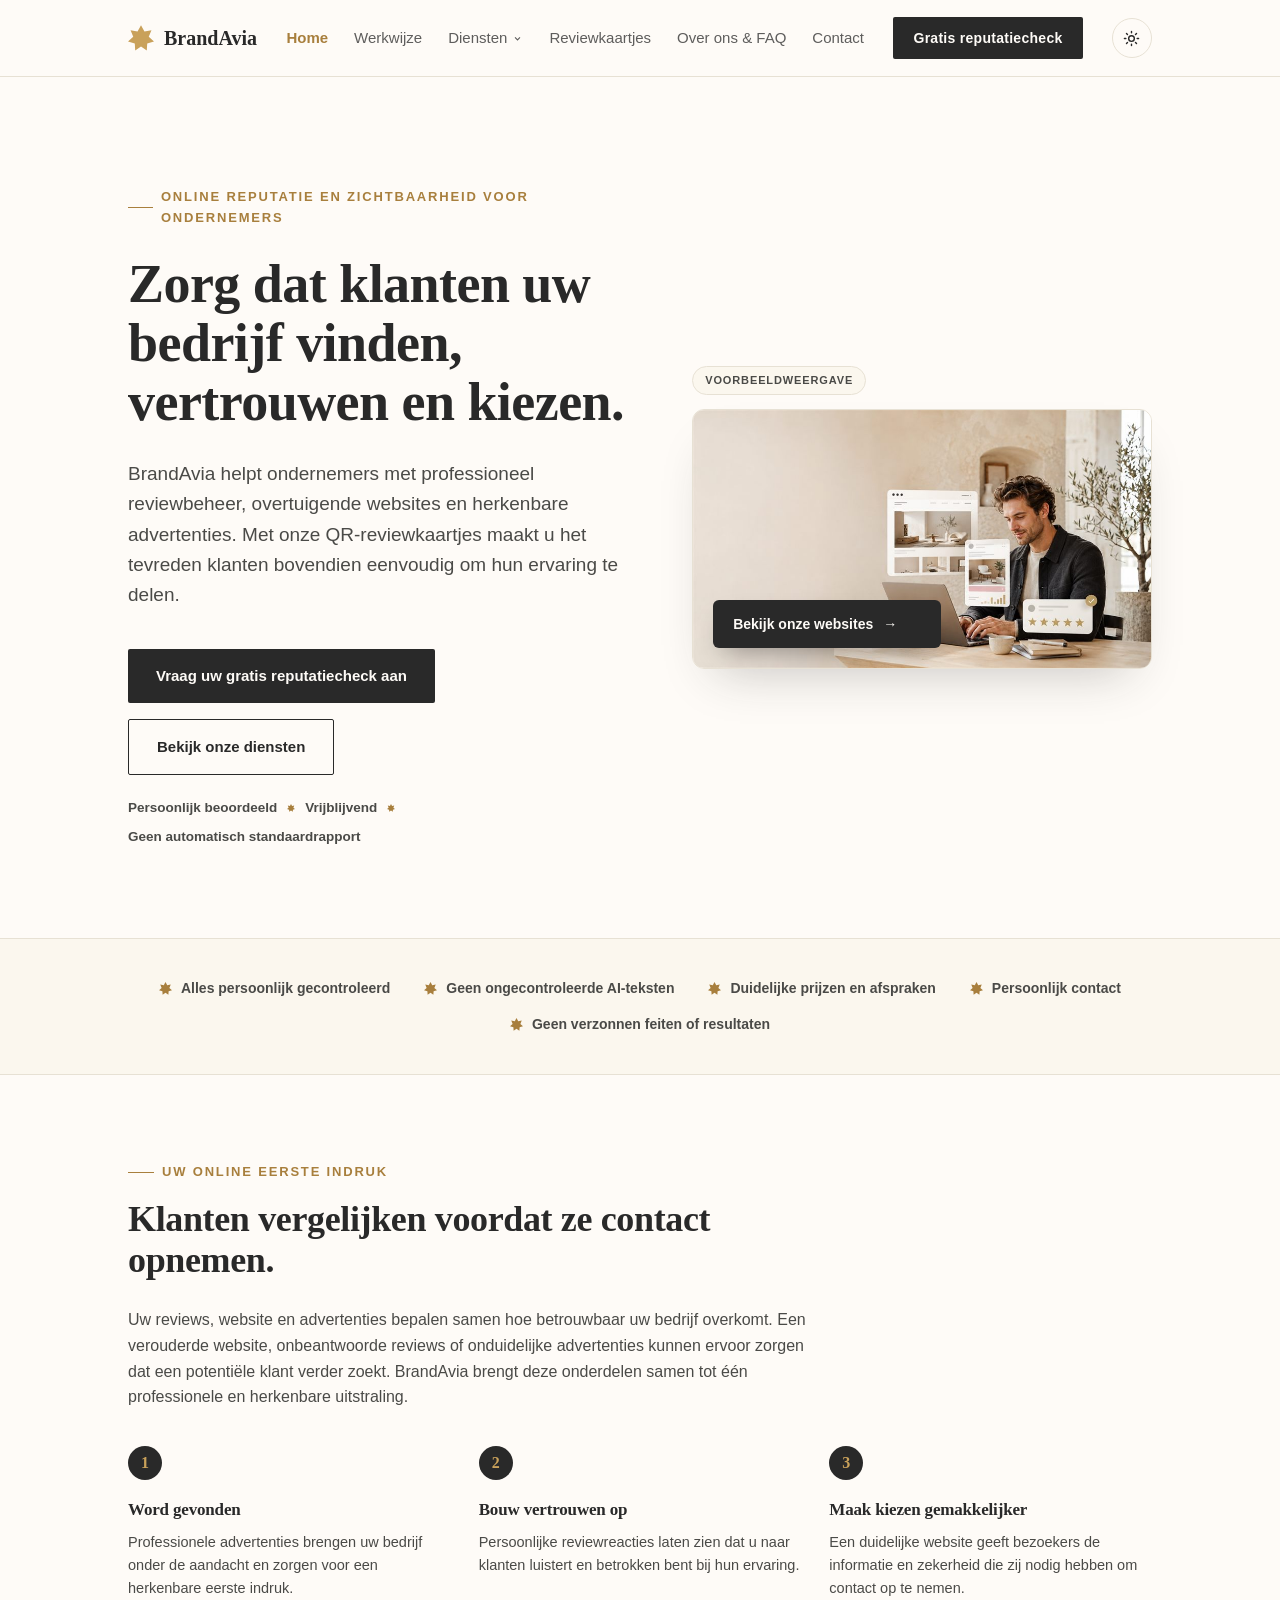
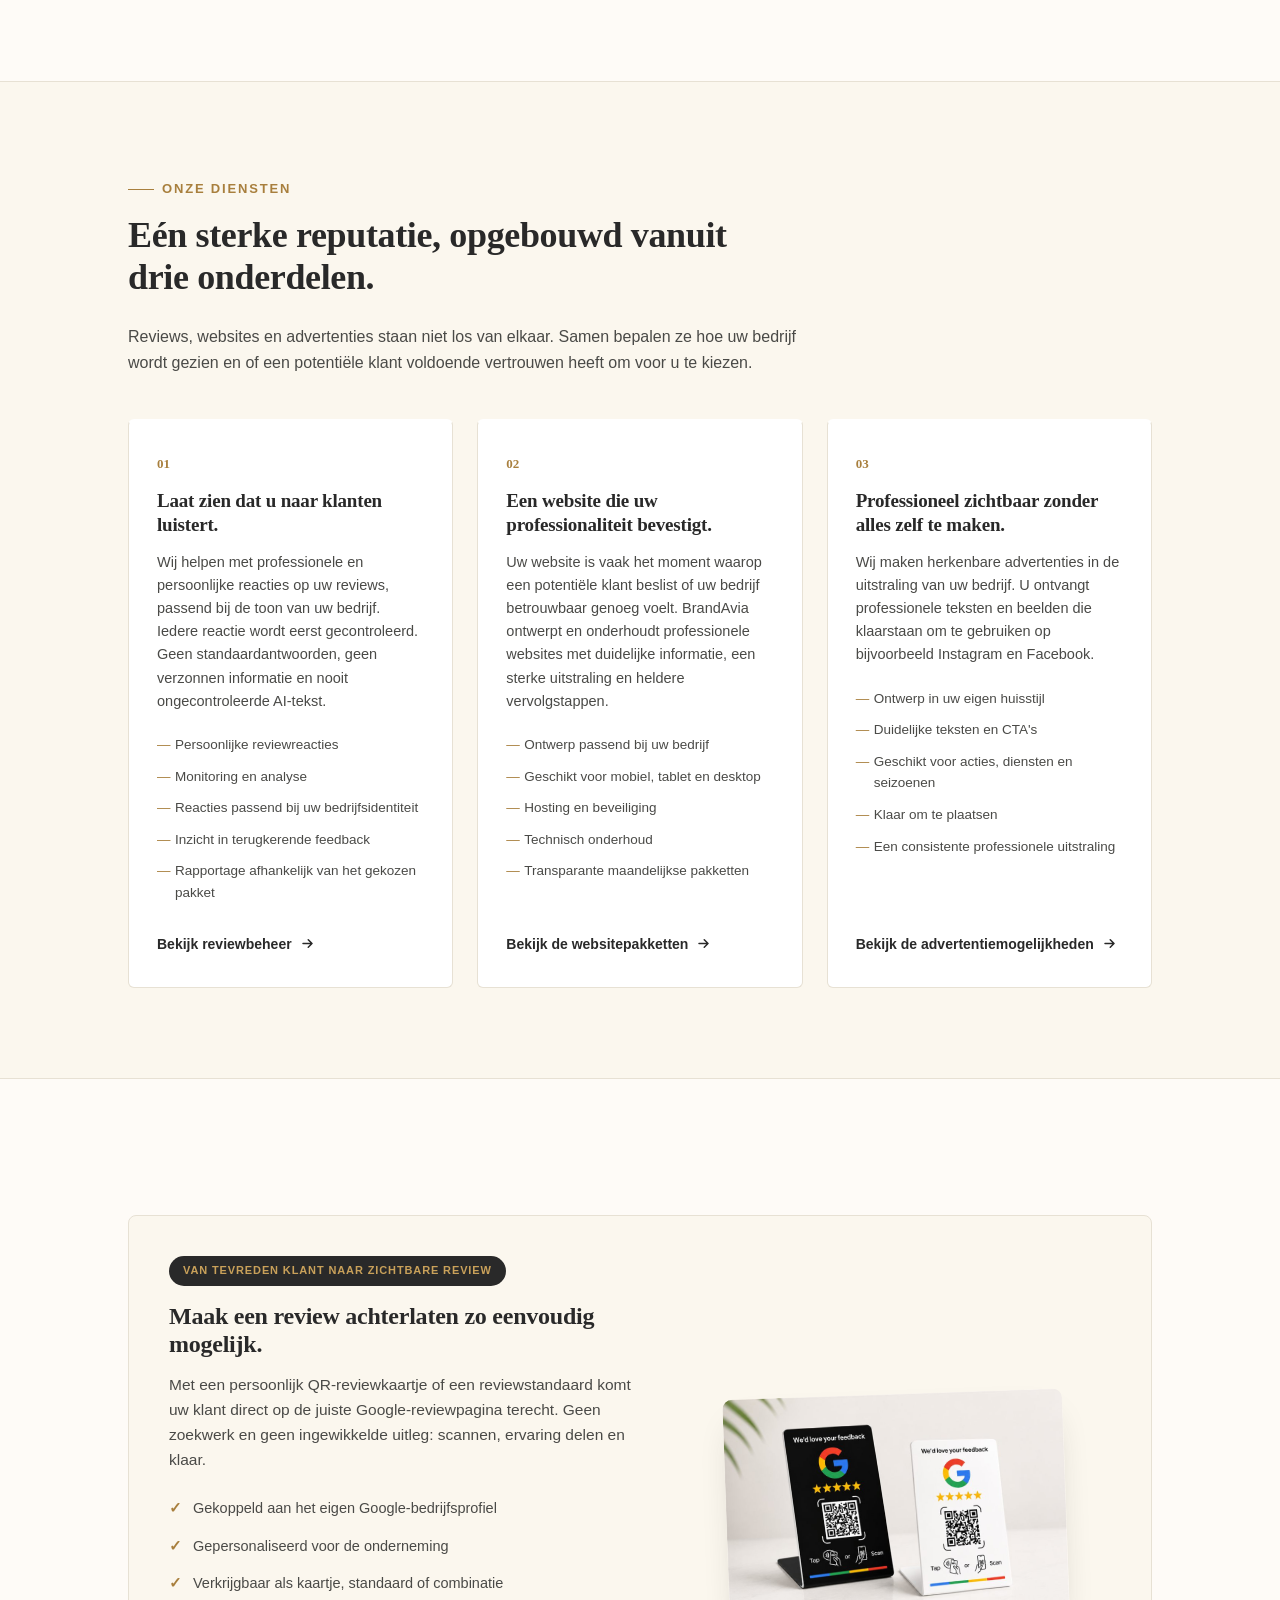
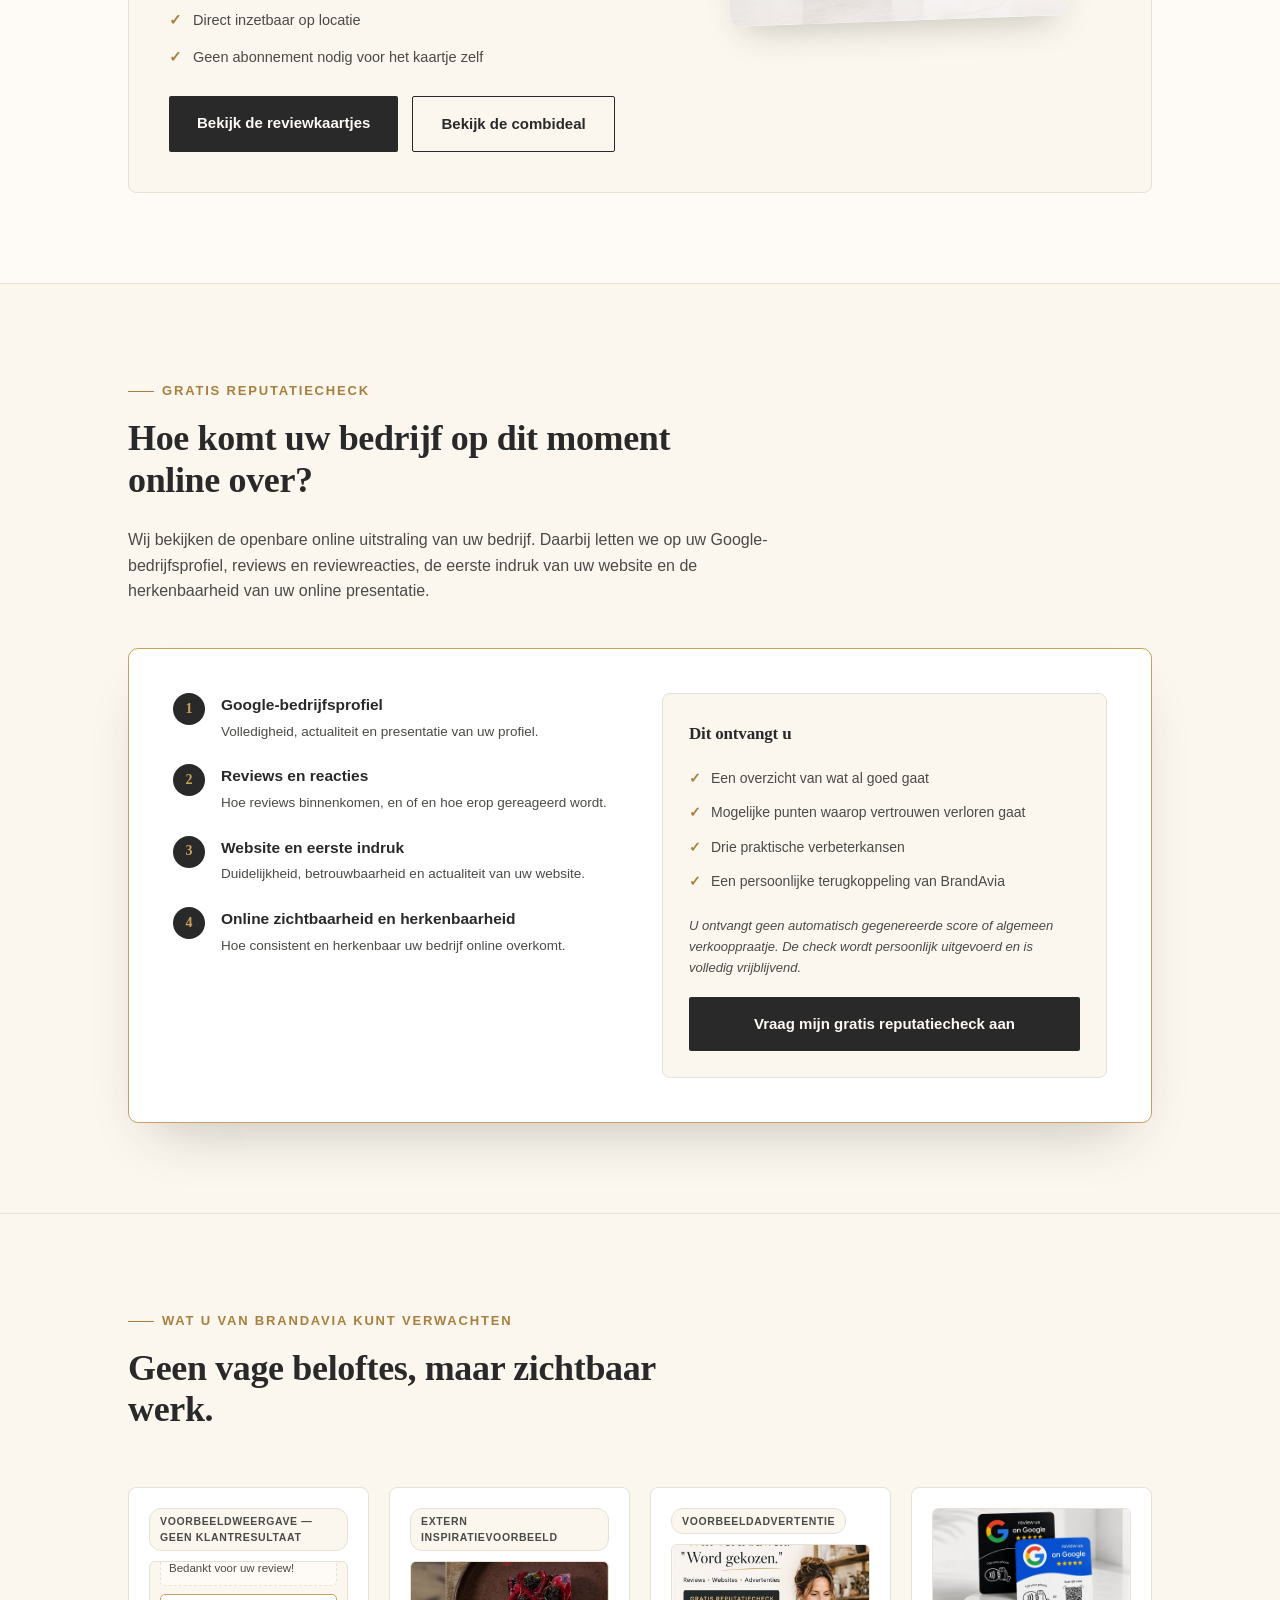
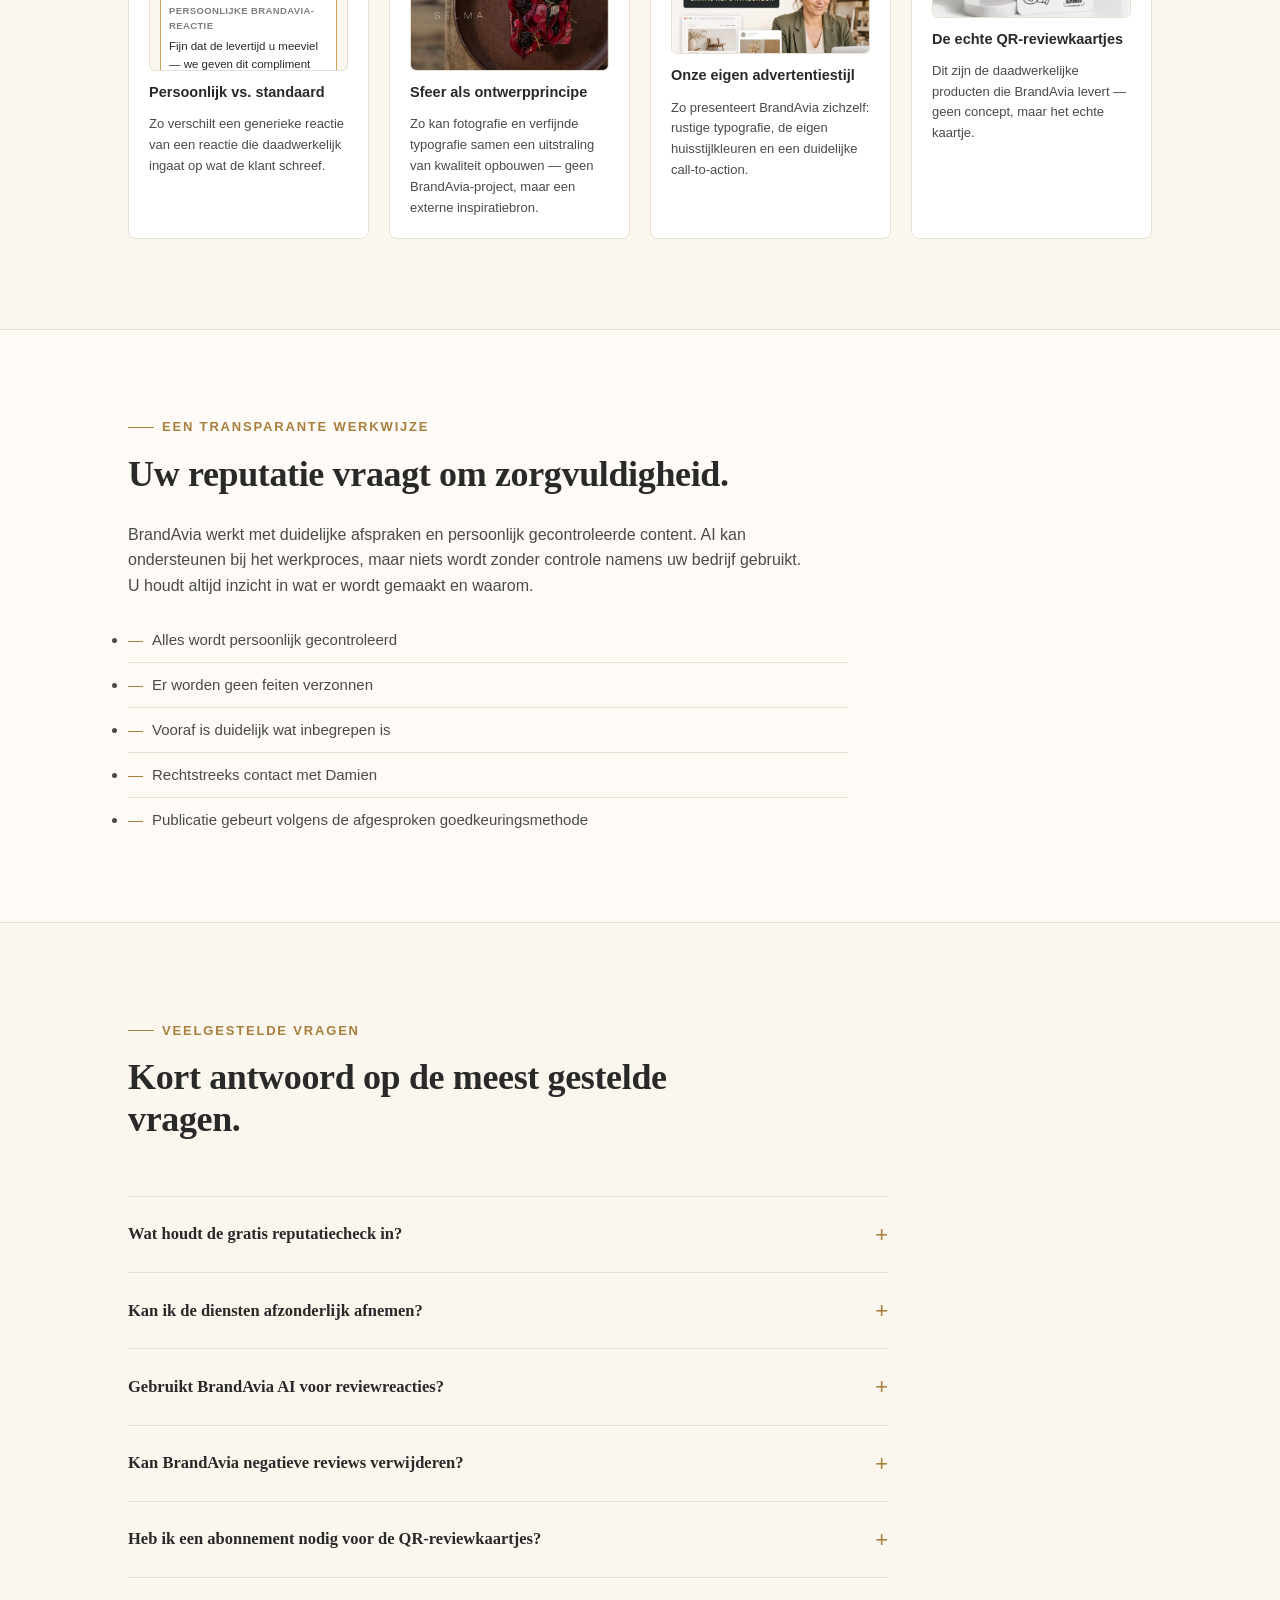
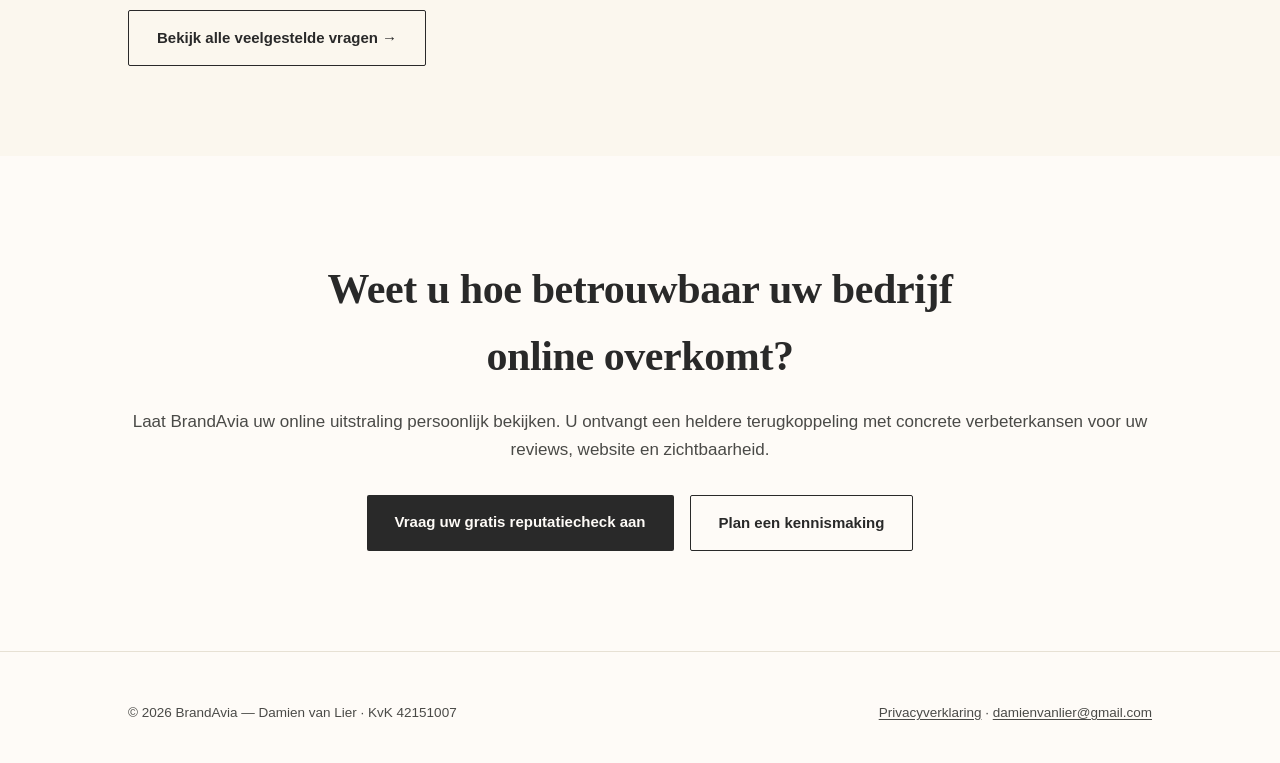
==== commit 1892677a: "Herbouw homepage rond reviews/websites/advertenties, nieuwe pakkettenpagina-secties - Homepage: nieu" ====
--- a/index.html
+++ b/index.html
@@ -5,16 +5,16 @@
 <script>(function(){try{var t=localStorage.getItem('brandavia-theme');if(t)document.documentElement.setAttribute('data-theme',t);}catch(e){}})();</script>
 <meta name="viewport" content="width=device-width, initial-scale=1.0">
 <meta name="theme-color" content="#292929">
-<title>BrandAvia — Professionele websites via een vast maandabonnement</title>
-<meta name="description" content="BrandAvia ontwerpt, bouwt en onderhoudt uw professionele website voor een vast maandbedrag — inclusief hosting, beveiliging en doorlopende ondersteuning. Drie pakketten, geen verrassingen.">
+<title>BrandAvia | Reviews, websites en advertenties</title>
+<meta name="description" content="BrandAvia helpt ondernemers met professioneel reviewbeheer, websites, advertenties en QR-reviewkaartjes. Vraag een gratis persoonlijke reputatiecheck aan.">
 <meta name="robots" content="index, follow">
 <!-- TODO (Damien): vervang door het definitieve .nl-domein zodra dat live staat -->
 <link rel="canonical" href="https://damienvanlier-bit.github.io/Brandavia/">
 
 <meta property="og:type" content="website">
 <meta property="og:site_name" content="BrandAvia">
-<meta property="og:title" content="BrandAvia — Professionele websites via een vast maandabonnement">
-<meta property="og:description" content="Ontwerp, bouw, hosting en onderhoud voor een vast maandbedrag. Drie websitepakketten, transparante voorwaarden.">
+<meta property="og:title" content="BrandAvia | Reviews, websites en advertenties">
+<meta property="og:description" content="Professioneel reviewbeheer, websites, advertenties en QR-reviewkaartjes. Vraag een gratis persoonlijke reputatiecheck aan.">
 <meta property="og:url" content="https://damienvanlier-bit.github.io/Brandavia/">
 <meta property="og:locale" content="nl_NL">
 <meta property="og:image" content="https://damienvanlier-bit.github.io/Brandavia/og-image.png">
@@ -28,7 +28,7 @@
   "@context": "https://schema.org",
   "@type": "ProfessionalService",
   "name": "BrandAvia",
-  "description": "Professionele websites voor starters, zzp'ers en kleine tot middelgrote bedrijven, via een vast maandabonnement inclusief hosting, onderhoud en ondersteuning.",
+  "description": "BrandAvia helpt ondernemers online gevonden, vertrouwd en gekozen te worden — met professioneel reviewbeheer, professionele websites, advertenties en social-content, en QR-reviewkaartjes voor lokale ondernemers.",
   "areaServed": "Goeree-Overflakkee",
   "founder": { "@type": "Person", "name": "Damien van Lier" },
   "email": "damienvanlier@gmail.com",
@@ -51,20 +51,20 @@
       <li><a href="werkwijze.html">Werkwijze</a></li>
       <li class="nav-dropdown">
         <button class="nav-dropdown-toggle" type="button" aria-expanded="false" aria-haspopup="true">
-          Pakketten
+          Diensten
           <svg class="chev" viewBox="0 0 20 20" fill="none" stroke="currentColor" stroke-width="2" aria-hidden="true"><path d="M5.5 8l4.5 4.5L14.5 8"/></svg>
         </button>
         <ul class="nav-submenu">
           <li><a href="pakketten.html">Website</a></li>
+          <li><a href="reviews.html">Reviews</a></li>
           <li><a href="advertenties.html">Advertenties</a></li>
-          <li><a href="reviews.html">Reviews</a></li>
         </ul>
       </li>
-      <li><a href="kaartjes.html">Kaartjes</a></li>
+      <li><a href="kaartjes.html">Reviewkaartjes</a></li>
       <li><a href="over-ons.html">Over ons &amp; FAQ</a></li>
       <li><a href="contact.html">Contact</a></li>
     </ul>
-    <a class="nav-cta" href="contact.html">Plan een kennismaking</a>
+    <a class="nav-cta" href="contact.html?aanvraag=reputatiecheck">Gratis reputatiecheck</a>
     <div class="nav-icons">
       <button class="theme-toggle" id="themeToggle" type="button" aria-label="Donker thema in-/uitschakelen">
         <svg class="icon-sun" viewBox="0 0 24 24" fill="none" stroke="currentColor" stroke-width="2" stroke-linecap="round" aria-hidden="true"><circle cx="12" cy="12" r="4"/><path d="M12 2v2M12 20v2M4.93 4.93l1.41 1.41M17.66 17.66l1.41 1.41M2 12h2M20 12h2M4.93 19.07l1.41-1.41M17.66 6.34l1.41-1.41"/></svg>
@@ -78,140 +78,254 @@
 </nav>
 
 <header class="hero" id="main-content">
-  <div class="wrap">
-    <span class="eyebrow">Professionele websites voor ondernemers</span>
-    <h1 class="display">Een professionele website, zonder grote investering vooraf.</h1>
-    <p class="lede">Ontwerp, bouw, hosting en onderhoud regelen wij voor een vast maandbedrag — zodat u zich kunt richten op uw bedrijf in plaats van op uw website.</p>
-    <div class="hero-actions">
-      <a class="btn-primary" href="pakketten.html">Bekijk de pakketten</a>
-      <a class="btn-ghost" href="contact.html">Plan een kennismaking</a>
-    </div>
-    <div class="trust-bar">
-      <div class="trust-item"><svg viewBox="0 0 54 53" aria-hidden="true"><path d="M27,0L34.2,12.8L48.7,10.4L43.1,24L54,33.9L39.9,38L39,52.6L27,44.2L15,52.6L14.1,38L0,33.9L10.9,24L5.3,10.4L19.8,12.8Z"/></svg> Vast maandbedrag, geen verrassingen</div>
-      <div class="trust-item"><svg viewBox="0 0 54 53" aria-hidden="true"><path d="M27,0L34.2,12.8L48.7,10.4L43.1,24L54,33.9L39.9,38L39,52.6L27,44.2L15,52.6L14.1,38L0,33.9L10.9,24L5.3,10.4L19.8,12.8Z"/></svg> Hosting &amp; beveiliging inbegrepen</div>
-      <div class="trust-item"><svg viewBox="0 0 54 53" aria-hidden="true"><path d="M27,0L34.2,12.8L48.7,10.4L43.1,24L54,33.9L39.9,38L39,52.6L27,44.2L15,52.6L14.1,38L0,33.9L10.9,24L5.3,10.4L19.8,12.8Z"/></svg> Persoonlijke ondersteuning</div>
-      <div class="trust-item"><svg viewBox="0 0 54 53" aria-hidden="true"><path d="M27,0L34.2,12.8L48.7,10.4L43.1,24L54,33.9L39.9,38L39,52.6L27,44.2L15,52.6L14.1,38L0,33.9L10.9,24L5.3,10.4L19.8,12.8Z"/></svg> Transparante extra kosten</div>
+  <div class="wrap hero-grid">
+    <div>
+      <span class="eyebrow">Online reputatie en zichtbaarheid voor ondernemers</span>
+      <h1 class="display">Zorg dat klanten uw bedrijf vinden, vertrouwen en kiezen.</h1>
+      <p class="lede">BrandAvia helpt ondernemers met professioneel reviewbeheer, overtuigende websites en herkenbare advertenties. Met onze QR-reviewkaartjes maakt u het tevreden klanten bovendien eenvoudig om hun ervaring te delen.</p>
+      <div class="hero-actions">
+        <a class="btn-primary" href="contact.html?aanvraag=reputatiecheck">Vraag uw gratis reputatiecheck aan</a>
+        <a class="btn-ghost" href="#diensten">Bekijk onze diensten</a>
+      </div>
+      <p class="hero-trustline">Persoonlijk beoordeeld <svg class="dot-star" viewBox="0 0 54 53" aria-hidden="true"><path d="M27,0L34.2,12.8L48.7,10.4L43.1,24L54,33.9L39.9,38L39,52.6L27,44.2L15,52.6L14.1,38L0,33.9L10.9,24L5.3,10.4L19.8,12.8Z"/></svg> Vrijblijvend <svg class="dot-star" viewBox="0 0 54 53" aria-hidden="true"><path d="M27,0L34.2,12.8L48.7,10.4L43.1,24L54,33.9L39.9,38L39,52.6L27,44.2L15,52.6L14.1,38L0,33.9L10.9,24L5.3,10.4L19.8,12.8Z"/></svg> Geen automatisch standaardrapport</p>
+    </div>
+
+    <div class="hero-visual">
+      <span class="hero-visual-tag">Voorbeeldweergave</span>
+      <div class="hero-photo-card">
+        <img src="img/hero-ondernemer.jpg" alt="Ondernemer werkt achter een laptop, met zwevende voorbeelden van een website, social-advertentie en Google-review." loading="lazy" width="900" height="507">
+        <div class="hero-cta-rotator" id="heroCtaRotator">
+          <a class="hero-cta-slide is-active" href="pakketten.html">Bekijk onze websites <span class="arrow" aria-hidden="true">→</span></a>
+          <a class="hero-cta-slide" href="advertenties.html">Bekijk onze advertenties <span class="arrow" aria-hidden="true">→</span></a>
+          <a class="hero-cta-slide" href="reviews.html">Bekijk reviewbeheer <span class="arrow" aria-hidden="true">→</span></a>
+        </div>
+      </div>
     </div>
   </div>
 </header>
 
-<section class="contrast">
-  <div class="wrap">
-    <div class="section-head">
-      <span class="eyebrow">Voor wie</span>
-      <h2>Voor ondernemers die een goede website nodig hebben, geen technisch project.</h2>
-    </div>
-    <p style="font-size:16px; color:var(--charcoal-soft); max-width:640px; margin-bottom:24px;">BrandAvia bouwt websites voor starters, zzp'ers en kleine tot middelgrote bedrijven die zelf geen tijd, kennis of zin hebben om een website te ontwerpen, te bouwen en up-to-date te houden — maar wel iets professioneels willen dat gewoon blijft werken.</p>
-    <div class="sector-row">
-      <span class="sector-pill">Starters</span>
-      <span class="sector-pill">ZZP'ers</span>
-      <span class="sector-pill">Kleine bedrijven</span>
-      <span class="sector-pill">MKB</span>
-      <span class="sector-pill">En meer</span>
-    </div>
-  </div>
-</section>
-
-<section class="services">
-  <div class="wrap">
-    <div class="section-head">
-      <span class="eyebrow">Waarom een abonnement</span>
-      <h2>Eén vast bedrag per maand, in plaats van een grote factuur vooraf.</h2>
-    </div>
-  </div>
-  <div class="wrap">
-    <div class="grid4">
-      <div><span class="num">01</span><h3>Geen grote investering vooraf</h3><p>Alleen beperkte opstartkosten — de rest verdeelt u over maandelijkse termijnen.</p></div>
-      <div><span class="num">02</span><h3>Hosting &amp; beveiliging</h3><p>Hosting, SSL, back-ups en technische updates horen bij elk pakket, zonder aparte leverancier.</p></div>
-      <div><span class="num">03</span><h3>Doorlopend onderhoud</h3><p>Uw website blijft technisch actueel — daar hoeft u zelf niet naar om te kijken.</p></div>
-      <div><span class="num">04</span><h3>Wijzigingen inbegrepen</h3><p>Elk pakket heeft vaste ruimte voor kleine aanpassingen, plus een transparant uurtarief voor de rest.</p></div>
-    </div>
-  </div>
-</section>
-
-<section class="pricing">
-  <div class="wrap">
-    <div class="section-head">
-      <span class="eyebrow">Websitepakketten</span>
-      <h2>Drie pakketten, telkens inclusief hosting en onderhoud.</h2>
-    </div>
-    <div class="plans">
-      <div class="plan">
-        <div class="name">Starter</div>
-        <div class="price">€39,95<span>/mnd</span></div>
-        <div class="setup">+ €149,95 eenmalige opstartkosten</div>
-        <ul>
-          <li>Complete onepage-website, max. 6 secties</li>
-          <li>Responsive op desktop, tablet en mobiel</li>
-          <li>Twee kleine wijzigingen per jaar inbegrepen</li>
-        </ul>
-      </div>
-      <div class="plan featured">
-        <span class="badge">Meest gekozen</span>
-        <div class="name">Business</div>
-        <div class="price">€59,95<span>/mnd</span></div>
-        <div class="setup">+ €179,95 eenmalige opstartkosten</div>
-        <ul>
-          <li>Maximaal 5 pagina's, uniek ontwerp</li>
-          <li>Interactieve, geanimeerde buttons inbegrepen</li>
-          <li>15 minuten wijzigingen per maand inbegrepen</li>
-        </ul>
-      </div>
-      <div class="plan">
-        <div class="name">Premium</div>
-        <div class="price">€79,95<span>/mnd</span></div>
-        <div class="setup">+ €249,95 eenmalige opstartkosten</div>
-        <ul>
-          <li>Maximaal 10 pagina's, uitgebreid maatwerk</li>
-          <li>Geanimeerde buttons + subtiele scroll-animaties</li>
-          <li>30 minuten wijzigingen per maand inbegrepen</li>
-        </ul>
-      </div>
-    </div>
-    <p class="plan-note">Alle prijzen excl. btw. Minimale looptijd 3 maanden, daarna maandelijks opzegbaar met 1 maand opzegtermijn.</p>
-    <div style="text-align:center; margin-top:36px;">
-      <a class="btn-primary" href="pakketten.html">Bekijk alle pakketten &amp; voorwaarden →</a>
-    </div>
+<section class="trust-band">
+  <div class="wrap">
+    <div class="trust-band-item"><svg viewBox="0 0 54 53" aria-hidden="true"><path d="M27,0L34.2,12.8L48.7,10.4L43.1,24L54,33.9L39.9,38L39,52.6L27,44.2L15,52.6L14.1,38L0,33.9L10.9,24L5.3,10.4L19.8,12.8Z"/></svg> Alles persoonlijk gecontroleerd</div>
+    <div class="trust-band-item"><svg viewBox="0 0 54 53" aria-hidden="true"><path d="M27,0L34.2,12.8L48.7,10.4L43.1,24L54,33.9L39.9,38L39,52.6L27,44.2L15,52.6L14.1,38L0,33.9L10.9,24L5.3,10.4L19.8,12.8Z"/></svg> Geen ongecontroleerde AI-teksten</div>
+    <div class="trust-band-item"><svg viewBox="0 0 54 53" aria-hidden="true"><path d="M27,0L34.2,12.8L48.7,10.4L43.1,24L54,33.9L39.9,38L39,52.6L27,44.2L15,52.6L14.1,38L0,33.9L10.9,24L5.3,10.4L19.8,12.8Z"/></svg> Duidelijke prijzen en afspraken</div>
+    <div class="trust-band-item"><svg viewBox="0 0 54 53" aria-hidden="true"><path d="M27,0L34.2,12.8L48.7,10.4L43.1,24L54,33.9L39.9,38L39,52.6L27,44.2L15,52.6L14.1,38L0,33.9L10.9,24L5.3,10.4L19.8,12.8Z"/></svg> Persoonlijk contact</div>
+    <div class="trust-band-item"><svg viewBox="0 0 54 53" aria-hidden="true"><path d="M27,0L34.2,12.8L48.7,10.4L43.1,24L54,33.9L39.9,38L39,52.6L27,44.2L15,52.6L14.1,38L0,33.9L10.9,24L5.3,10.4L19.8,12.8Z"/></svg> Geen verzonnen feiten of resultaten</div>
   </div>
 </section>
 
 <section class="why">
   <div class="wrap">
     <div class="section-head">
-      <span class="eyebrow">Werkwijze</span>
-      <h2>Van kennismaking tot livegang, in vijf overzichtelijke stappen.</h2>
-    </div>
+      <span class="eyebrow">Uw online eerste indruk</span>
+      <h2>Klanten vergelijken voordat ze contact opnemen.</h2>
+    </div>
+    <p style="font-size:16px; color:var(--charcoal-soft); max-width:680px; margin-top:-30px; margin-bottom:36px;">Uw reviews, website en advertenties bepalen samen hoe betrouwbaar uw bedrijf overkomt. Een verouderde website, onbeantwoorde reviews of onduidelijke advertenties kunnen ervoor zorgen dat een potentiële klant verder zoekt. BrandAvia brengt deze onderdelen samen tot één professionele en herkenbare uitstraling.</p>
     <div class="why-grid">
       <div class="why-item">
         <div class="mark">1</div>
-        <h3>Kennismaking &amp; pakketkeuze</h3>
-        <p>We bespreken uw wensen en bepalen samen welk pakket daarbij past.</p>
+        <h3>Word gevonden</h3>
+        <p>Professionele advertenties brengen uw bedrijf onder de aandacht en zorgen voor een herkenbare eerste indruk.</p>
       </div>
       <div class="why-item">
         <div class="mark">2</div>
-        <h3>Ontwerp &amp; bouw</h3>
-        <p>Na de intake volgt een ontwerpvoorstel, en bouwen we uw website met ruimte voor feedback.</p>
+        <h3>Bouw vertrouwen op</h3>
+        <p>Persoonlijke reviewreacties laten zien dat u naar klanten luistert en betrokken bent bij hun ervaring.</p>
       </div>
       <div class="why-item">
         <div class="mark">3</div>
-        <h3>Livegang &amp; onderhoud</h3>
-        <p>Uw website gaat live inclusief hosting — en blijft daarna technisch onderhouden.</p>
-      </div>
-    </div>
-    <div style="margin-top:36px;">
-      <a class="btn-ghost" href="werkwijze.html">Bekijk de volledige werkwijze →</a>
-    </div>
-  </div>
-</section>
-
-<section>
-  <div class="wrap">
-    <div class="section-head">
-      <span class="eyebrow">Onderhoud &amp; wijzigingen</span>
-      <h2>Uw website blijft werken — ook nadat deze live staat.</h2>
-    </div>
-    <p style="font-size:16px; color:var(--charcoal-soft); max-width:680px;">Hosting, SSL, back-ups en technische updates zijn bij elk pakket inbegrepen, net als een vaste hoeveelheid wijzigingstijd per jaar of maand. Heeft u meer nodig dan uw pakket toestaat? Extra werkzaamheden rekenen wij tegen €65 per uur, per begonnen kwartier — u betaalt dus alleen voor de tijd die daadwerkelijk nodig is, en voor grotere klussen ontvangt u vooraf een duidelijke inschatting.</p>
-    <p class="transparency-note"><strong>Transparant:</strong> niet-gebruikte wijzigingstijd vervalt aan het einde van de periode en kan niet worden opgespaard of meegenomen. Zo weet u vooraf precies waar u aan toe bent.</p>
+        <h3>Maak kiezen gemakkelijker</h3>
+        <p>Een duidelijke website geeft bezoekers de informatie en zekerheid die zij nodig hebben om contact op te nemen.</p>
+      </div>
+    </div>
+  </div>
+</section>
+
+<section class="services" id="diensten">
+  <div class="wrap">
+    <div class="section-head">
+      <span class="eyebrow">Onze diensten</span>
+      <h2>Eén sterke reputatie, opgebouwd vanuit drie onderdelen.</h2>
+    </div>
+    <p style="font-size:16px; color:var(--charcoal-soft); max-width:680px; margin-top:-30px;">Reviews, websites en advertenties staan niet los van elkaar. Samen bepalen ze hoe uw bedrijf wordt gezien en of een potentiële klant voldoende vertrouwen heeft om voor u te kiezen.</p>
+
+    <div class="dienst-grid">
+      <div class="dienst-card">
+        <span class="dienst-num">01</span>
+        <h3>Laat zien dat u naar klanten luistert.</h3>
+        <p>Wij helpen met professionele en persoonlijke reacties op uw reviews, passend bij de toon van uw bedrijf. Iedere reactie wordt eerst gecontroleerd. Geen standaardantwoorden, geen verzonnen informatie en nooit ongecontroleerde AI-tekst.</p>
+        <ul>
+          <li>Persoonlijke reviewreacties</li>
+          <li>Monitoring en analyse</li>
+          <li>Reacties passend bij uw bedrijfsidentiteit</li>
+          <li>Inzicht in terugkerende feedback</li>
+          <li>Rapportage afhankelijk van het gekozen pakket</li>
+        </ul>
+        <a class="dienst-cta" href="reviews.html">Bekijk reviewbeheer <svg class="arrow" viewBox="0 0 20 20" fill="none" stroke="currentColor" stroke-width="2" stroke-linecap="round" stroke-linejoin="round" aria-hidden="true"><path d="M4 10h12M11 5l5 5-5 5"/></svg></a>
+      </div>
+
+      <div class="dienst-card">
+        <span class="dienst-num">02</span>
+        <h3>Een website die uw professionaliteit bevestigt.</h3>
+        <p>Uw website is vaak het moment waarop een potentiële klant beslist of uw bedrijf betrouwbaar genoeg voelt. BrandAvia ontwerpt en onderhoudt professionele websites met duidelijke informatie, een sterke uitstraling en heldere vervolgstappen.</p>
+        <ul>
+          <li>Ontwerp passend bij uw bedrijf</li>
+          <li>Geschikt voor mobiel, tablet en desktop</li>
+          <li>Hosting en beveiliging</li>
+          <li>Technisch onderhoud</li>
+          <li>Transparante maandelijkse pakketten</li>
+        </ul>
+        <a class="dienst-cta" href="pakketten.html">Bekijk de websitepakketten <svg class="arrow" viewBox="0 0 20 20" fill="none" stroke="currentColor" stroke-width="2" stroke-linecap="round" stroke-linejoin="round" aria-hidden="true"><path d="M4 10h12M11 5l5 5-5 5"/></svg></a>
+      </div>
+
+      <div class="dienst-card">
+        <span class="dienst-num">03</span>
+        <h3>Professioneel zichtbaar zonder alles zelf te maken.</h3>
+        <p>Wij maken herkenbare advertenties in de uitstraling van uw bedrijf. U ontvangt professionele teksten en beelden die klaarstaan om te gebruiken op bijvoorbeeld Instagram en Facebook.</p>
+        <ul>
+          <li>Ontwerp in uw eigen huisstijl</li>
+          <li>Duidelijke teksten en CTA's</li>
+          <li>Geschikt voor acties, diensten en seizoenen</li>
+          <li>Klaar om te plaatsen</li>
+          <li>Een consistente professionele uitstraling</li>
+        </ul>
+        <a class="dienst-cta" href="advertenties.html">Bekijk de advertentiemogelijkheden <svg class="arrow" viewBox="0 0 20 20" fill="none" stroke="currentColor" stroke-width="2" stroke-linecap="round" stroke-linejoin="round" aria-hidden="true"><path d="M4 10h12M11 5l5 5-5 5"/></svg></a>
+      </div>
+    </div>
+  </div>
+</section>
+
+<section class="pricing">
+  <div class="wrap">
+    <div class="uitgelicht-panel">
+      <div class="uitgelicht-text">
+        <span class="uitgelicht-tag">Van tevreden klant naar zichtbare review</span>
+        <h3>Maak een review achterlaten zo eenvoudig mogelijk.</h3>
+        <p>Met een persoonlijk QR-reviewkaartje of een reviewstandaard komt uw klant direct op de juiste Google-reviewpagina terecht. Geen zoekwerk en geen ingewikkelde uitleg: scannen, ervaring delen en klaar.</p>
+        <ul class="uitgelicht-features">
+          <li>Gekoppeld aan het eigen Google-bedrijfsprofiel</li>
+          <li>Gepersonaliseerd voor de onderneming</li>
+          <li>Verkrijgbaar als kaartje, standaard of combinatie</li>
+          <li>Direct inzetbaar op locatie</li>
+          <li>Geen abonnement nodig voor het kaartje zelf</li>
+        </ul>
+        <div style="display:flex; gap:14px; flex-wrap:wrap;">
+          <a class="btn-primary" href="kaartjes.html">Bekijk de reviewkaartjes</a>
+          <a class="btn-ghost" href="kaartjes.html#contact">Bekijk de combideal</a>
+        </div>
+      </div>
+      <div class="uitgelicht-visual">
+        <img src="img/google-kaartje-standaard.jpg" alt="Google Review Standaard met QR-code en NFC-tik, staand op een balie." loading="lazy" style="border-radius:10px; box-shadow:0 18px 36px -16px rgba(41,41,41,0.28); max-width:340px; width:100%; transform:rotate(-2deg);">
+      </div>
+    </div>
+  </div>
+</section>
+
+<section class="repcheck" id="reputatiecheck">
+  <div class="wrap">
+    <div class="section-head">
+      <span class="eyebrow">Gratis reputatiecheck</span>
+      <h2>Hoe komt uw bedrijf op dit moment online over?</h2>
+    </div>
+    <p style="font-size:16px; color:var(--charcoal-soft); max-width:680px; margin-top:-30px;">Wij bekijken de openbare online uitstraling van uw bedrijf. Daarbij letten we op uw Google-bedrijfsprofiel, reviews en reviewreacties, de eerste indruk van uw website en de herkenbaarheid van uw online presentatie.</p>
+
+    <div class="repcheck-panel">
+      <div class="repcheck-checks">
+        <div class="repcheck-check">
+          <div class="mark">1</div>
+          <div><h4>Google-bedrijfsprofiel</h4><p>Volledigheid, actualiteit en presentatie van uw profiel.</p></div>
+        </div>
+        <div class="repcheck-check">
+          <div class="mark">2</div>
+          <div><h4>Reviews en reacties</h4><p>Hoe reviews binnenkomen, en of en hoe erop gereageerd wordt.</p></div>
+        </div>
+        <div class="repcheck-check">
+          <div class="mark">3</div>
+          <div><h4>Website en eerste indruk</h4><p>Duidelijkheid, betrouwbaarheid en actualiteit van uw website.</p></div>
+        </div>
+        <div class="repcheck-check">
+          <div class="mark">4</div>
+          <div><h4>Online zichtbaarheid en herkenbaarheid</h4><p>Hoe consistent en herkenbaar uw bedrijf online overkomt.</p></div>
+        </div>
+      </div>
+
+      <div class="repcheck-receive">
+        <h3>Dit ontvangt u</h3>
+        <ul>
+          <li>Een overzicht van wat al goed gaat</li>
+          <li>Mogelijke punten waarop vertrouwen verloren gaat</li>
+          <li>Drie praktische verbeterkansen</li>
+          <li>Een persoonlijke terugkoppeling van BrandAvia</li>
+        </ul>
+        <p class="repcheck-trust">U ontvangt geen automatisch gegenereerde score of algemeen verkooppraatje. De check wordt persoonlijk uitgevoerd en is volledig vrijblijvend.</p>
+        <a class="btn-primary" href="contact.html?aanvraag=reputatiecheck" style="width:100%; text-align:center;">Vraag mijn gratis reputatiecheck aan</a>
+      </div>
+    </div>
+  </div>
+</section>
+
+<section class="services">
+  <div class="wrap">
+    <div class="section-head">
+      <span class="eyebrow">Wat u van BrandAvia kunt verwachten</span>
+      <h2>Geen vage beloftes, maar zichtbaar werk.</h2>
+    </div>
+    <div class="expect-grid">
+      <div class="expect-card">
+        <span class="expect-label">Voorbeeldweergave — geen klantresultaat</span>
+        <div class="expect-visual">
+          <div class="expect-reply-compare">
+            <div class="std"><span class="tag">Standaardreactie</span>Bedankt voor uw review!</div>
+            <div class="personal"><span class="tag">Persoonlijke BrandAvia-reactie</span>Fijn dat de levertijd u meeviel — we geven dit compliment door aan het team.</div>
+          </div>
+        </div>
+        <h4>Persoonlijk vs. standaard</h4>
+        <p>Zo verschilt een generieke reactie van een reactie die daadwerkelijk ingaat op wat de klant schreef.</p>
+      </div>
+
+      <div class="expect-card">
+        <span class="expect-label">Extern inspiratievoorbeeld</span>
+        <div class="expect-visual">
+          <img src="img/voorbeeld-restaurant-concept.jpg" alt="Voorbeeld van een sfeervolle restaurantwebsite met fotografie op volledige breedte en verfijnde typografie." loading="lazy">
+        </div>
+        <h4>Sfeer als ontwerpprincipe</h4>
+        <p>Zo kan fotografie en verfijnde typografie samen een uitstraling van kwaliteit opbouwen — geen BrandAvia-project, maar een externe inspiratiebron.</p>
+      </div>
+
+      <div class="expect-card">
+        <span class="expect-label">Voorbeeldadvertentie</span>
+        <div class="expect-visual">
+          <img src="img/voorbeeldadvertentie-reputatiecheck.jpg" alt="Voorbeeldadvertentie van BrandAvia met de tekst 'Word gevonden, win vertrouwen, word gekozen' en de call-to-action Gratis reputatiecheck." loading="lazy">
+        </div>
+        <h4>Onze eigen advertentiestijl</h4>
+        <p>Zo presenteert BrandAvia zichzelf: rustige typografie, de eigen huisstijlkleuren en een duidelijke call-to-action.</p>
+      </div>
+
+      <div class="expect-card">
+        <div class="expect-visual">
+          <img src="img/google-kaartje-tafel.jpg" alt="Echt Google Review Kaartje van BrandAvia, met QR-code en NFC-tik." loading="lazy">
+        </div>
+        <h4>De echte QR-reviewkaartjes</h4>
+        <p>Dit zijn de daadwerkelijke producten die BrandAvia levert — geen concept, maar het echte kaartje.</p>
+      </div>
+    </div>
+  </div>
+</section>
+
+<section class="why">
+  <div class="wrap">
+    <div class="section-head">
+      <span class="eyebrow">Een transparante werkwijze</span>
+      <h2>Uw reputatie vraagt om zorgvuldigheid.</h2>
+    </div>
+    <p style="font-size:16px; color:var(--charcoal-soft); max-width:680px; margin-top:-30px; margin-bottom:8px;">BrandAvia werkt met duidelijke afspraken en persoonlijk gecontroleerde content. AI kan ondersteunen bij het werkproces, maar niets wordt zonder controle namens uw bedrijf gebruikt. U houdt altijd inzicht in wat er wordt gemaakt en waarom.</p>
+    <ul class="terms-list">
+      <li>Alles wordt persoonlijk gecontroleerd</li>
+      <li>Er worden geen feiten verzonnen</li>
+      <li>Vooraf is duidelijk wat inbegrepen is</li>
+      <li>Rechtstreeks contact met Damien</li>
+      <li>Publicatie gebeurt volgens de afgesproken goedkeuringsmethode</li>
+    </ul>
   </div>
 </section>
 
@@ -225,16 +339,24 @@
   <div class="wrap">
     <div class="faq-list">
       <details class="faq-item">
-        <summary>Waarom een minimale looptijd van 3 maanden?</summary>
-        <p>Een korte minimale looptijd geeft ons de ruimte om uw website goed op te leveren en eventuele opstartpunten samen glad te strijken, voordat het abonnement maandelijks opzegbaar wordt.</p>
+        <summary>Wat houdt de gratis reputatiecheck in?</summary>
+        <p>BrandAvia bekijkt de openbaar zichtbare onderdelen van uw online reputatie, waaronder uw reviews, reviewreacties, website en online presentatie. U ontvangt een persoonlijke terugkoppeling met concrete verbeterkansen.</p>
       </details>
       <details class="faq-item">
-        <summary>Bouwt BrandAvia ook webshops?</summary>
-        <p>Nee. BrandAvia richt zich uitsluitend op professionele bedrijfswebsites — geen webshops of productverkoopfunctionaliteit.</p>
+        <summary>Kan ik de diensten afzonderlijk afnemen?</summary>
+        <p>Ja. Reviewbeheer, websites en advertenties zijn los van elkaar af te nemen. Combineert u een reviewpakket met advertenties, dan geldt automatisch een combinatiekorting — zie de <a href="advertenties.html">advertentiepagina</a> voor de rekentool.</p>
       </details>
       <details class="faq-item">
-        <summary>Wat gebeurt er als mijn wijzigingstijd op is?</summary>
-        <p>Dan bespreken we dat vooraf met u. Extra werkzaamheden kosten €65 per uur, berekend per vijftien minuten, met een duidelijke inschatting bij grotere klussen.</p>
+        <summary>Gebruikt BrandAvia AI voor reviewreacties?</summary>
+        <p>AI kan het werkproces ondersteunen, maar iedere reactie wordt persoonlijk gecontroleerd op toon, juistheid en geschiktheid. Er wordt nooit ongecontroleerde AI-tekst namens uw bedrijf gepubliceerd.</p>
+      </details>
+      <details class="faq-item">
+        <summary>Kan BrandAvia negatieve reviews verwijderen?</summary>
+        <p>Nee. BrandAvia kan negatieve reviews niet verwijderen en belooft dit ook niet. Wij helpen u wel om professioneel te reageren, terugkerende kritiek te herkennen en zorgvuldig met uw online reputatie om te gaan.</p>
+      </details>
+      <details class="faq-item">
+        <summary>Heb ik een abonnement nodig voor de QR-reviewkaartjes?</summary>
+        <p>Nee. De QR-reviewkaartjes en reviewstandaarden zijn eenmalig aan te schaffen, zonder abonnement. Zie de <a href="kaartjes.html">reviewkaartjes-pagina</a> voor prijzen en de combideal.</p>
       </details>
     </div>
     <div style="margin-top:32px;">
@@ -245,9 +367,12 @@
 
 <section class="cta" id="contact">
   <div class="wrap">
-    <h2>Benieuwd wat een BrandAvia-website voor u kan betekenen?</h2>
-    <p>Plan een vrijblijvende kennismaking — we bespreken samen welk pakket bij uw bedrijf past.</p>
-    <a class="btn-primary" href="contact.html">Plan een kennismaking</a>
+    <h2>Weet u hoe betrouwbaar uw bedrijf online overkomt?</h2>
+    <p>Laat BrandAvia uw online uitstraling persoonlijk bekijken. U ontvangt een heldere terugkoppeling met concrete verbeterkansen voor uw reviews, website en zichtbaarheid.</p>
+    <div style="display:flex; gap:16px; flex-wrap:wrap; justify-content:center;">
+      <a class="btn-primary" href="contact.html?aanvraag=reputatiecheck">Vraag uw gratis reputatiecheck aan</a>
+      <a class="btn-ghost" href="contact.html">Plan een kennismaking</a>
+    </div>
   </div>
 </section>
 
@@ -310,6 +435,42 @@
       try{ localStorage.setItem('brandavia-theme', next); }catch(e){}
     });
   })();
+
+  // Hero-visual CTA-rotator — wisselt om de beurt tussen Website/Advertenties/Reviews
+  (function(){
+    var rotator = document.getElementById('heroCtaRotator');
+    if(!rotator) return;
+    var slides = Array.prototype.slice.call(rotator.querySelectorAll('.hero-cta-slide'));
+    if(slides.length < 2) return;
+    var reduceMotion = window.matchMedia('(prefers-reduced-motion: reduce)').matches;
+    if(reduceMotion) return;
+
+    var current = 0;
+    var timerId = null;
+
+    function next(){
+      slides[current].classList.remove('is-active');
+      current = (current + 1) % slides.length;
+      slides[current].classList.add('is-active');
+    }
+    function start(){
+      if(timerId) return;
+      timerId = setInterval(next, 3000);
+    }
+    function stop(){
+      if(timerId){ clearInterval(timerId); timerId = null; }
+    }
+
+    rotator.addEventListener('mouseenter', stop);
+    rotator.addEventListener('mouseleave', start);
+    rotator.addEventListener('focusin', stop);
+    rotator.addEventListener('focusout', start);
+    document.addEventListener('visibilitychange', function(){
+      if(document.hidden) stop(); else start();
+    });
+
+    start();
+  })();
 </script>
 </body>
 </html>
--- a/style.css
+++ b/style.css
@@ -591,3 +591,182 @@
   background:var(--gold); color:var(--charcoal); font-weight:700; font-size:14.5px;
   padding:13px 24px; border-radius:4px; text-decoration:none; white-space:nowrap; flex-shrink:0;
 }
+
+/* ================================================= */
+/* HOMEPAGE HERO — tekst + originele voorbeeldcompositie */
+/* ================================================= */
+.hero-grid{ display:grid; grid-template-columns:1.05fr 0.95fr; gap:56px; align-items:center; }
+@media(max-width:940px){ .hero-grid{ grid-template-columns:1fr; gap:48px; } }
+.hero-trustline{
+  margin-top:22px; font-size:13.5px; font-weight:600; color:var(--charcoal-soft);
+  display:flex; flex-wrap:wrap; gap:8px 10px; align-items:center;
+}
+.hero-trustline .dot-star{ width:8px; height:8px; fill:var(--gold-deep); flex-shrink:0; }
+
+@keyframes heroRise{
+  from{ opacity:0; transform:translateY(14px); }
+  to{ opacity:1; transform:translateY(0); }
+}
+.hero-visual{ animation:heroRise .7s ease .1s both; }
+@media(prefers-reduced-motion: reduce){ .hero-visual{ animation:none; } }
+.hero-visual-tag{
+  display:inline-block; font-size:11px; font-weight:700; letter-spacing:.08em; text-transform:uppercase;
+  color:var(--charcoal-soft); background:var(--cream-soft); border:1px solid var(--line);
+  padding:5px 12px; border-radius:20px; margin-bottom:14px;
+}
+.hero-photo-card{
+  position:relative; border-radius:12px; overflow:hidden; border:1px solid var(--line);
+  box-shadow:0 24px 48px -24px rgba(41,41,41,.28);
+}
+.hero-photo-card img{ width:100%; height:auto; display:block; }
+
+/* Roterende CTA-badge linksonder in de hero-foto — wisselt om de beurt tussen Website/Advertenties/Reviews */
+.hero-cta-rotator{ position:absolute; left:20px; bottom:20px; max-width:calc(100% - 40px); display:grid; }
+.hero-cta-slide{
+  grid-area:1/1; display:flex; align-items:center; gap:10px;
+  background:var(--charcoal); color:var(--cream); text-decoration:none; font-weight:700; font-size:14px;
+  padding:13px 20px; border-radius:6px; box-shadow:0 12px 28px -12px rgba(0,0,0,.45);
+  opacity:0; transform:translateY(8px); pointer-events:none;
+  transition:opacity .5s ease, transform .5s ease;
+}
+.hero-cta-slide.is-active{ opacity:1; transform:translateY(0); pointer-events:auto; }
+.hero-cta-slide .arrow{ transition:transform .2s ease; }
+.hero-cta-slide:hover .arrow, .hero-cta-slide:focus-visible .arrow{ transform:translateX(4px); }
+@media(prefers-reduced-motion: reduce){
+  .hero-cta-slide{ transition:none; }
+}
+@media(max-width:520px){
+  .hero-cta-rotator{ left:14px; bottom:14px; }
+  .hero-cta-slide{ font-size:13px; padding:11px 16px; }
+}
+
+/* TRUST BAND — homepage, direct onder de hero */
+.trust-band{ padding:38px 0; border-bottom:1px solid var(--line); background:var(--cream-soft); }
+.trust-band .wrap{ display:flex; flex-wrap:wrap; gap:14px 34px; justify-content:center; }
+.trust-band-item{ display:flex; align-items:center; gap:9px; font-size:14px; font-weight:600; color:var(--charcoal-soft); }
+.trust-band-item svg{ width:13px; height:13px; flex-shrink:0; fill:var(--gold-deep); }
+
+/* DIENSTEN — drie kerndienstkaarten */
+.dienst-grid{ display:grid; grid-template-columns:repeat(3,1fr); gap:24px; margin-top:44px; }
+@media(max-width:900px){ .dienst-grid{ grid-template-columns:1fr; max-width:520px; margin-left:auto; margin-right:auto; } }
+.dienst-card{
+  background:var(--surface); border:1px solid var(--line); border-top:3px solid transparent; border-radius:6px;
+  padding:32px 28px; display:flex; flex-direction:column; gap:14px;
+  transition:transform .2s ease, border-color .2s ease, box-shadow .2s ease;
+}
+.dienst-card:hover, .dienst-card:focus-within{
+  transform:translateY(-4px); border-top-color:var(--gold);
+  box-shadow:0 20px 40px -22px rgba(41,41,41,.3);
+}
+.dienst-card .dienst-num{ font-family:Georgia,"Iowan Old Style","Palatino Linotype",serif; font-size:13px; color:var(--gold-deep); font-weight:600; }
+.dienst-card h3{ font-size:19px; line-height:1.25; }
+.dienst-card > p{ font-size:14.5px; color:var(--charcoal-soft); }
+.dienst-card ul{ list-style:none; margin-top:2px; }
+.dienst-card li{ font-size:13.5px; color:var(--charcoal-soft); padding:5px 0 5px 18px; position:relative; }
+.dienst-card li::before{ content:"—"; position:absolute; left:0; color:var(--gold-deep); }
+.dienst-card .dienst-cta{
+  margin-top:auto; padding-top:10px; display:inline-flex; align-items:center; gap:8px;
+  font-size:14px; font-weight:700; color:var(--charcoal); text-decoration:none;
+}
+.dienst-card .dienst-cta .arrow{ display:inline-block; width:15px; height:15px; transition:transform .2s ease; }
+.dienst-card:hover .dienst-cta .arrow, .dienst-card .dienst-cta:focus-visible .arrow{ transform:translateX(4px); }
+
+/* REPUTATIECHECK — belangrijkste conversiesectie, extra visueel gewicht */
+section.repcheck{ padding:90px 0; border-bottom:1px solid var(--line); background:var(--cream-soft); }
+.repcheck-panel{
+  margin-top:44px; background:var(--surface); border:1px solid var(--gold); border-radius:10px;
+  padding:44px; display:grid; grid-template-columns:1fr 1fr; gap:44px;
+  box-shadow:0 28px 56px -28px rgba(41,41,41,.3);
+}
+@media(max-width:860px){ .repcheck-panel{ grid-template-columns:1fr; padding:30px; } }
+.repcheck-checks{ display:flex; flex-direction:column; gap:22px; }
+.repcheck-check{ display:flex; gap:16px; align-items:flex-start; }
+.repcheck-check .mark{
+  width:32px; height:32px; border-radius:50%; background:var(--charcoal); color:var(--gold);
+  display:flex; align-items:center; justify-content:center; font-family:Georgia,serif; font-size:14px; font-weight:600; flex-shrink:0;
+}
+.repcheck-check h4{ font-size:15.5px; margin-bottom:3px; }
+.repcheck-check p{ font-size:13.5px; color:var(--charcoal-soft); }
+.repcheck-receive{ background:var(--cream-soft); border:1px solid var(--line); border-radius:8px; padding:26px; }
+.repcheck-receive h3{ font-size:17px; margin-bottom:14px; }
+.repcheck-receive ul{ list-style:none; margin-bottom:18px; }
+.repcheck-receive li{ font-size:14px; color:var(--charcoal-soft); padding:6px 0 6px 22px; position:relative; }
+.repcheck-receive li::before{ content:"✓"; position:absolute; left:0; color:var(--gold-deep); font-weight:700; }
+.repcheck-trust{ font-size:13px; color:var(--charcoal-soft); font-style:italic; margin-bottom:18px; }
+
+/* WAT U KUNT VERWACHTEN — eerlijke voorbeeldensectie */
+.expect-grid{ display:grid; grid-template-columns:repeat(4,1fr); gap:20px; margin-top:44px; }
+@media(max-width:980px){ .expect-grid{ grid-template-columns:1fr 1fr; } }
+@media(max-width:560px){ .expect-grid{ grid-template-columns:1fr; } }
+.expect-card{ background:var(--surface); border:1px solid var(--line); border-radius:8px; padding:20px; display:flex; flex-direction:column; gap:10px; }
+.expect-card h4{ font-size:14.5px; }
+.expect-card p{ font-size:13px; color:var(--charcoal-soft); }
+.expect-label{
+  font-size:10.5px; font-weight:700; letter-spacing:.06em; text-transform:uppercase; color:var(--charcoal-soft);
+  background:var(--cream-soft); border:1px solid var(--line); padding:4px 10px; border-radius:12px; align-self:flex-start;
+}
+.expect-visual{ height:110px; border:1px solid var(--line); border-radius:6px; overflow:hidden; background:var(--cream-soft); display:flex; align-items:center; justify-content:center; }
+.expect-visual img{ width:100%; height:100%; object-fit:cover; }
+.expect-reply-compare{ display:flex; flex-direction:column; gap:8px; padding:10px; font-size:11.5px; width:100%; }
+.expect-reply-compare .std{ background:var(--cream); border:1px dashed var(--line); border-radius:5px; padding:8px; color:var(--charcoal-soft); }
+.expect-reply-compare .personal{ background:var(--surface); border:1px solid var(--gold); border-radius:5px; padding:8px; color:var(--charcoal); }
+.expect-reply-compare .tag{ font-size:9.5px; font-weight:700; text-transform:uppercase; letter-spacing:.04em; opacity:.6; display:block; margin-bottom:3px; }
+
+/* INSPIRATIESLIDER — websitepakkettenpagina */
+.inspo-note{
+  max-width:720px; font-size:13.5px; color:var(--charcoal-soft); font-style:italic;
+  background:var(--cream-soft); border-left:3px solid var(--gold); padding:14px 18px; border-radius:0 6px 6px 0;
+  margin:22px 0 8px;
+}
+.inspo-slider{ position:relative; margin-top:20px; }
+.inspo-viewport{
+  display:flex; gap:24px; overflow-x:auto; scroll-snap-type:x mandatory; scroll-behavior:smooth;
+  padding-bottom:6px; -webkit-overflow-scrolling:touch;
+}
+.inspo-viewport:focus-visible{ outline:2px solid var(--gold-deep); outline-offset:4px; }
+.inspo-viewport::-webkit-scrollbar{ height:0; }
+.inspo-slide{
+  scroll-snap-align:center; flex:0 0 100%; display:grid; grid-template-columns:1fr 1fr; gap:36px; align-items:center;
+  background:var(--surface); border:1px solid var(--line); border-radius:10px; padding:32px;
+}
+@media(max-width:760px){ .inspo-slide{ grid-template-columns:1fr; padding:24px; gap:20px; } }
+.inspo-mock{ aspect-ratio:4/3; border-radius:8px; border:1px solid var(--line); overflow:hidden; background:var(--cream-soft); }
+.inspo-mock svg{ width:100%; height:100%; display:block; }
+.inspo-mock img{
+  width:100%; height:100%; display:block; object-fit:contain;
+  transform:scale(1); transition:transform 1.8s cubic-bezier(.25,.1,.25,1);
+}
+.inspo-slide:hover .inspo-mock img,
+.inspo-slide:focus-within .inspo-mock img{
+  transform:scale(1.06);
+}
+@media(prefers-reduced-motion: reduce){
+  .inspo-mock img{ transition:none; }
+}
+.inspo-slide-label{
+  display:inline-block; font-size:11px; font-weight:700; letter-spacing:.08em; text-transform:uppercase;
+  color:var(--gold-deep); margin-bottom:12px;
+}
+.inspo-slide h3{ font-size:21px; margin-bottom:10px; line-height:1.25; }
+.inspo-slide p{ font-size:14.5px; color:var(--charcoal-soft); margin-bottom:14px; }
+.inspo-source{ font-size:12.5px; color:var(--charcoal-soft); }
+.inspo-source a{ color:var(--gold-deep); text-decoration:underline; text-underline-offset:2px; }
+.inspo-external-tag{
+  display:inline-block; margin-top:10px; font-size:11px; font-weight:700; letter-spacing:.04em;
+  color:var(--charcoal-soft); background:var(--cream-soft); border:1px solid var(--line); padding:5px 12px; border-radius:20px;
+}
+.inspo-controls{ display:flex; align-items:center; justify-content:center; gap:20px; margin-top:22px; }
+.inspo-arrow{
+  width:44px; height:44px; border-radius:50%; border:1px solid var(--line); background:var(--surface);
+  display:flex; align-items:center; justify-content:center; cursor:pointer; color:var(--charcoal); flex-shrink:0;
+}
+.inspo-arrow:hover{ border-color:var(--gold-deep); color:var(--gold-deep); }
+.inspo-arrow svg{ width:16px; height:16px; }
+.inspo-dots{ display:flex; gap:9px; justify-content:center; }
+.inspo-dot{ width:9px; height:9px; border-radius:50%; border:none; background:var(--line); cursor:pointer; padding:0; }
+.inspo-dot[aria-current="true"]{ background:var(--gold-deep); width:22px; border-radius:5px; transition:width .2s ease; }
+@media(prefers-reduced-motion: reduce){
+  .inspo-viewport{ scroll-behavior:auto; }
+  .inspo-dot[aria-current="true"]{ transition:none; }
+}
+
